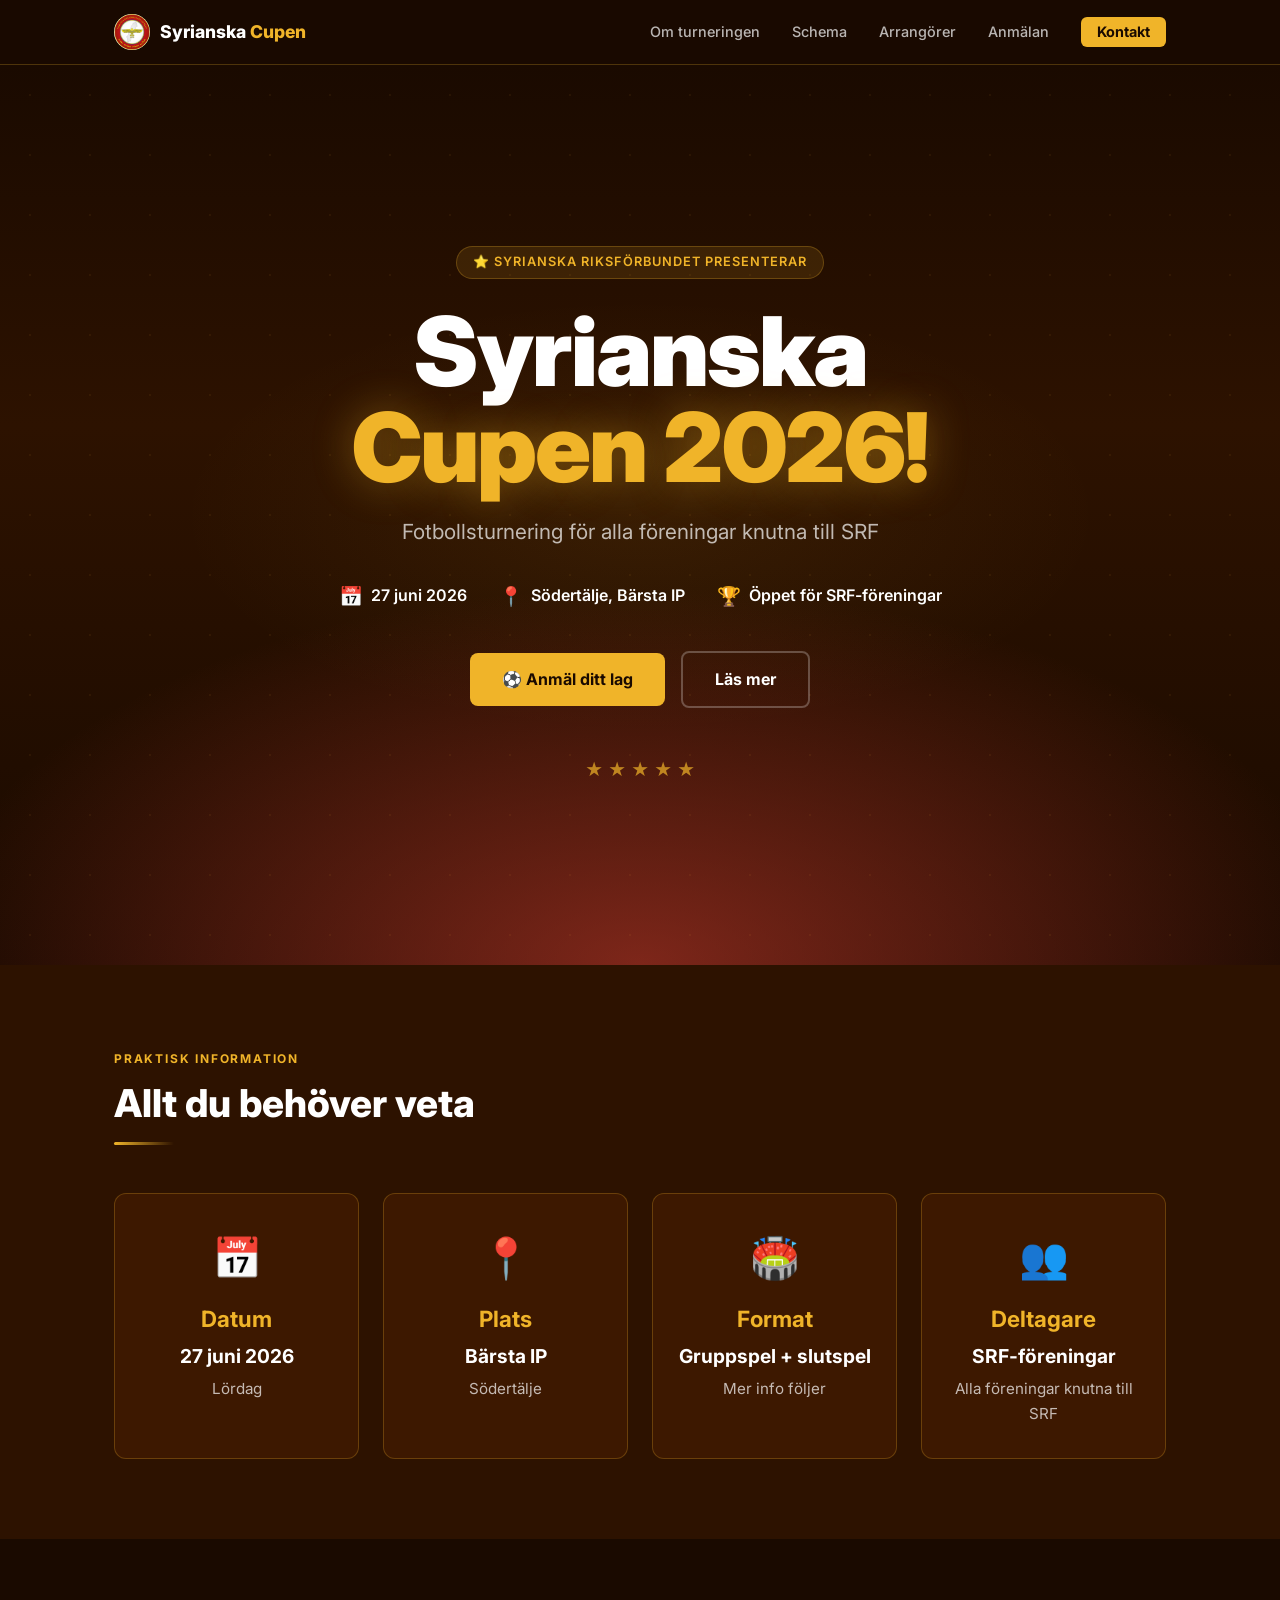
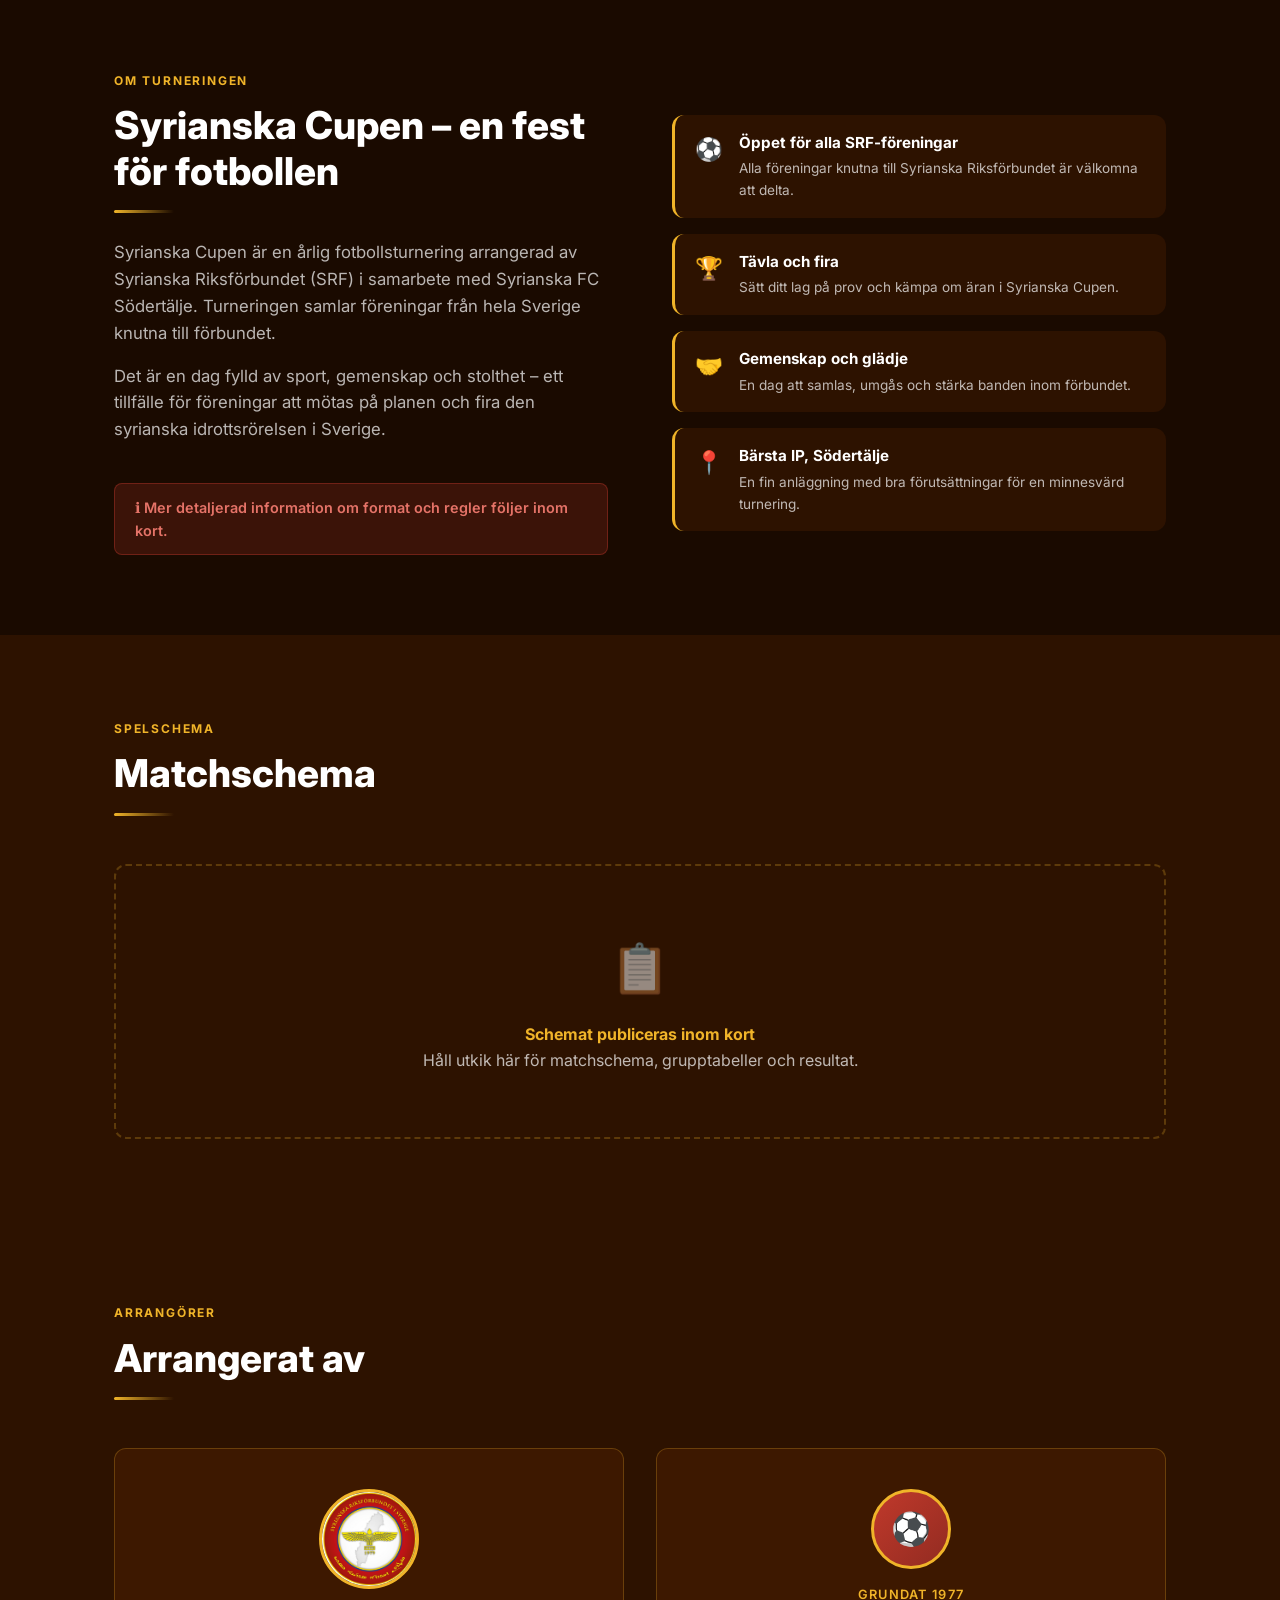
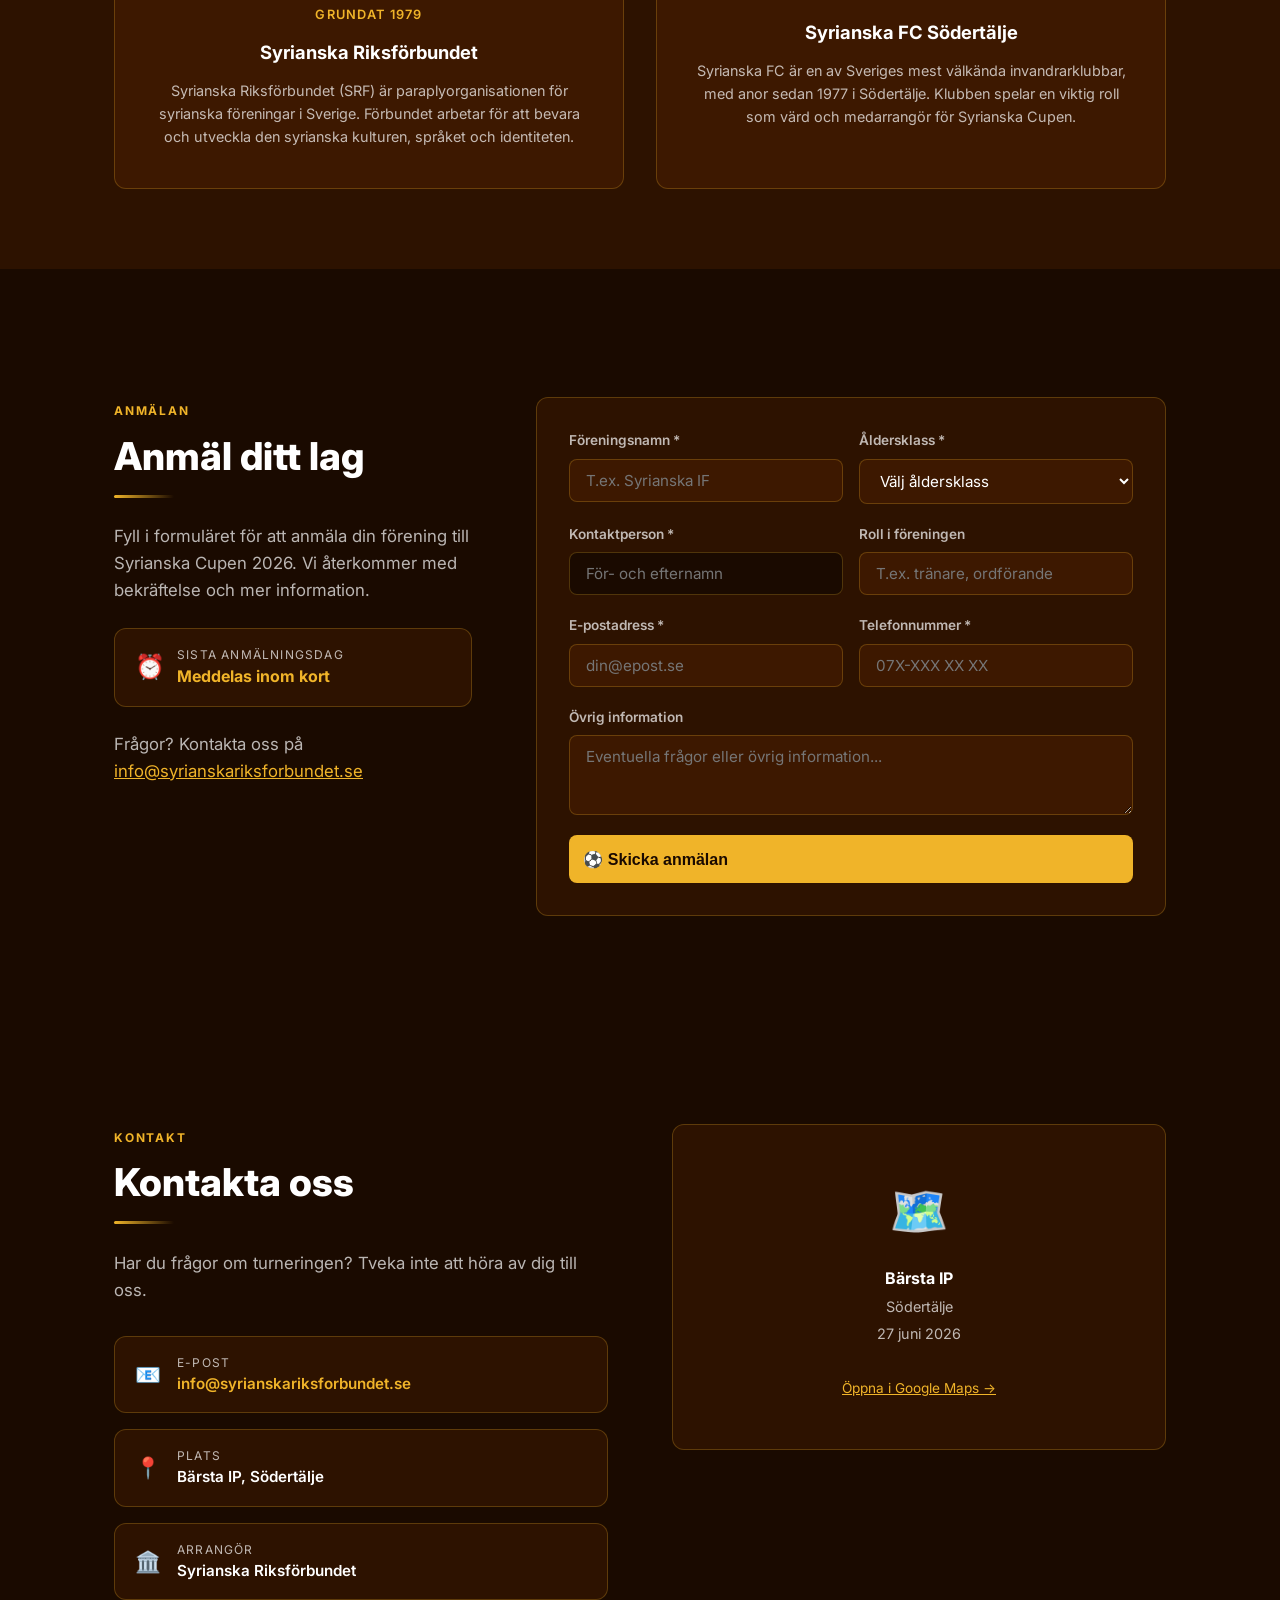
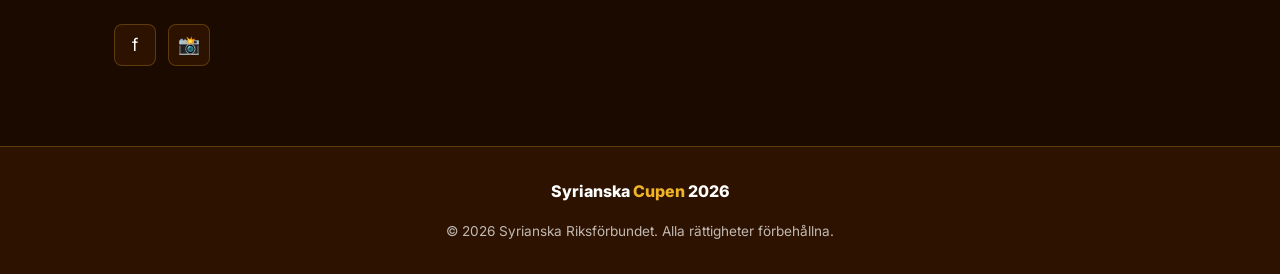
==== Projects/cupen/index.html @ b2c4037c "feat: add Syrianska Cupen 2026 static site Swedish-language football tournament site for Syrianska R" ====
<!DOCTYPE html>
<html lang="sv">
<head>
  <meta charset="UTF-8" />
  <meta name="viewport" content="width=device-width, initial-scale=1.0" />
  <title>Syrianska Cupen 2026 – Södertälje, Bärsta IP</title>
  <meta name="description" content="Syrianska Cupen 2026 – Fotbollsturnering för alla föreningar knutna till Syrianska Riksförbundet. 27 juni 2026, Södertälje, Bärsta IP." />
  <link rel="preconnect" href="https://fonts.googleapis.com" />
  <link rel="preconnect" href="https://fonts.gstatic.com" crossorigin />
  <link href="https://fonts.googleapis.com/css2?family=Inter:wght@400;500;600;700;800;900&display=swap" rel="stylesheet" />
  <link rel="stylesheet" href="styles.css" />
</head>
<body>

  <!-- ===== HEADER ===== -->
  <header class="site-header" role="banner">
    <div class="container header-inner">
      <a href="#" class="site-logo" aria-label="Syrianska Cupen – startsida">
        <img src="srf-logo.jpeg" alt="Syrianska Riksförbundet logotyp" class="logo-img" />
        <div class="logo-text">Syrianska <span>Cupen</span></div>
      </a>

      <nav role="navigation" aria-label="Huvudnavigation">
        <ul class="nav-links" id="navLinks">
          <li><a href="#om">Om turneringen</a></li>
          <li><a href="#schema">Schema</a></li>
          <li><a href="#arrangorer">Arrangörer</a></li>
          <li><a href="#anmalan">Anmälan</a></li>
          <li><a href="#kontakt" class="nav-cta">Kontakt</a></li>
        </ul>
      </nav>

      <button class="mobile-menu-btn" id="mobileMenuBtn" aria-label="Öppna meny" aria-expanded="false" aria-controls="navLinks">
        <span></span>
        <span></span>
        <span></span>
      </button>
    </div>
  </header>

  <!-- ===== HERO ===== -->
  <section class="hero" id="top">
    <div class="hero-bg" aria-hidden="true"></div>
    <div class="hero-content">
      <div class="hero-badge">
        ⭐ Syrianska Riksförbundet presenterar
      </div>

      <h1 class="hero-title">
        Syrianska
        <span class="year">Cupen 2026!</span>
      </h1>

      <p class="hero-subtitle">
        Fotbollsturnering för alla föreningar knutna till SRF
      </p>

      <div class="hero-meta">
        <div class="hero-meta-item">
          <span class="icon">📅</span>
          <span>27 juni 2026</span>
        </div>
        <div class="hero-meta-item">
          <span class="icon">📍</span>
          <span>Södertälje, Bärsta IP</span>
        </div>
        <div class="hero-meta-item">
          <span class="icon">🏆</span>
          <span>Öppet för SRF-föreningar</span>
        </div>
      </div>

      <div class="hero-actions">
        <a href="#anmalan" class="btn btn-primary">
          ⚽ Anmäl ditt lag
        </a>
        <a href="#om" class="btn btn-outline">
          Läs mer
        </a>
      </div>

      <div class="hero-stars" aria-hidden="true">★ ★ ★ ★ ★</div>
    </div>
  </section>

  <!-- ===== PRAKTISK INFO ===== -->
  <section id="info" aria-labelledby="info-heading">
    <div class="container">
      <span class="section-label">Praktisk information</span>
      <h2 id="info-heading">Allt du behöver veta</h2>
      <div class="gold-divider"></div>

      <div class="info-grid">
        <div class="info-card">
          <div class="info-card-icon">📅</div>
          <h3>Datum</h3>
          <p class="value">27 juni 2026</p>
          <p>Lördag</p>
        </div>
        <div class="info-card">
          <div class="info-card-icon">📍</div>
          <h3>Plats</h3>
          <p class="value">Bärsta IP</p>
          <p>Södertälje</p>
        </div>
        <div class="info-card">
          <div class="info-card-icon">🏟️</div>
          <h3>Format</h3>
          <p class="value">Gruppspel + slutspel</p>
          <p>Mer info följer</p>
        </div>
        <div class="info-card">
          <div class="info-card-icon">👥</div>
          <h3>Deltagare</h3>
          <p class="value">SRF-föreningar</p>
          <p>Alla föreningar knutna till SRF</p>
        </div>
      </div>
    </div>
  </section>

  <!-- ===== OM TURNERINGEN ===== -->
  <section id="om" aria-labelledby="om-heading">
    <div class="container">
      <div class="om-grid">
        <div class="om-text">
          <span class="section-label">Om turneringen</span>
          <h2 id="om-heading">Syrianska Cupen – en fest för fotbollen</h2>
          <div class="gold-divider"></div>
          <br />
          <p>
            Syrianska Cupen är en årlig fotbollsturnering arrangerad av Syrianska Riksförbundet (SRF)
            i samarbete med Syrianska FC Södertälje. Turneringen samlar föreningar från hela Sverige
            knutna till förbundet.
          </p>
          <p>
            Det är en dag fylld av sport, gemenskap och stolthet – ett tillfälle för föreningar att
            mötas på planen och fira den syrianska idrottsrörelsen i Sverige.
          </p>
          <div class="badge-mer-info">
            ℹ️ Mer detaljerad information om format och regler följer inom kort.
          </div>
        </div>

        <div class="om-features">
          <div class="feature-item">
            <div class="feature-icon">⚽</div>
            <div class="feature-text">
              <h4>Öppet för alla SRF-föreningar</h4>
              <p>Alla föreningar knutna till Syrianska Riksförbundet är välkomna att delta.</p>
            </div>
          </div>
          <div class="feature-item">
            <div class="feature-icon">🏆</div>
            <div class="feature-text">
              <h4>Tävla och fira</h4>
              <p>Sätt ditt lag på prov och kämpa om äran i Syrianska Cupen.</p>
            </div>
          </div>
          <div class="feature-item">
            <div class="feature-icon">🤝</div>
            <div class="feature-text">
              <h4>Gemenskap och glädje</h4>
              <p>En dag att samlas, umgås och stärka banden inom förbundet.</p>
            </div>
          </div>
          <div class="feature-item">
            <div class="feature-icon">📍</div>
            <div class="feature-text">
              <h4>Bärsta IP, Södertälje</h4>
              <p>En fin anläggning med bra förutsättningar för en minnesvärd turnering.</p>
            </div>
          </div>
        </div>
      </div>
    </div>
  </section>

  <!-- ===== SCHEMA ===== -->
  <section id="schema" aria-labelledby="schema-heading">
    <div class="container">
      <span class="section-label">Spelschema</span>
      <h2 id="schema-heading">Matchschema</h2>
      <div class="gold-divider"></div>

      <div class="schema-placeholder">
        <div class="icon">📋</div>
        <p><strong>Schemat publiceras inom kort</strong></p>
        <p>Håll utkik här för matchschema, grupptabeller och resultat.</p>
      </div>
    </div>
  </section>

  <!-- ===== ARRANGÖRER ===== -->
  <section id="arrangorer" aria-labelledby="arrangorer-heading">
    <div class="container">
      <span class="section-label">Arrangörer</span>
      <h2 id="arrangorer-heading">Arrangerat av</h2>
      <div class="gold-divider"></div>

      <div class="arrangorer-grid">
        <div class="arrangorer-card">
          <img src="srf-logo.jpeg" alt="Syrianska Riksförbundet logotyp" class="arrangorer-logo" />
          <div class="founded">Grundat 1979</div>
          <h3>Syrianska Riksförbundet</h3>
          <p>
            Syrianska Riksförbundet (SRF) är paraplyorganisationen för syrianska föreningar
            i Sverige. Förbundet arbetar för att bevara och utveckla den syrianska kulturen,
            språket och identiteten.
          </p>
        </div>

        <div class="arrangorer-card">
          <div class="arrangorer-emblem" aria-hidden="true">⚽</div>
          <div class="founded">Grundat 1977</div>
          <h3>Syrianska FC Södertälje</h3>
          <p>
            Syrianska FC är en av Sveriges mest välkända invandrarklubbar, med anor sedan 1977
            i Södertälje. Klubben spelar en viktig roll som värd och medarrangör för Syrianska Cupen.
          </p>
        </div>
      </div>
    </div>
  </section>

  <!-- ===== ANMÄLAN ===== -->
  <section id="anmalan" aria-labelledby="anmalan-heading">
    <div class="container">
      <div class="anmalan-wrapper">
        <div class="anmalan-info">
          <span class="section-label">Anmälan</span>
          <h2 id="anmalan-heading">Anmäl ditt lag</h2>
          <div class="gold-divider"></div>
          <br />
          <p>
            Fyll i formuläret för att anmäla din förening till Syrianska Cupen 2026.
            Vi återkommer med bekräftelse och mer information.
          </p>

          <div class="deadline-badge">
            <div class="dl-icon">⏰</div>
            <div>
              <div class="dl-label">Sista anmälningsdag</div>
              <div class="dl-date">Meddelas inom kort</div>
            </div>
          </div>

          <p class="contact-hint">
            Frågor? Kontakta oss på
            <a href="mailto:info@syrianskariksforbundet.se">info@syrianskariksforbundet.se</a>
          </p>
        </div>

        <div class="anmalan-form" id="anmalanFormWrapper">
          <form id="anmalanForm" novalidate>
            <div class="form-row">
              <div class="form-group" id="group-forening">
                <label for="forening">Föreningsnamn *</label>
                <input
                  type="text"
                  id="forening"
                  name="forening"
                  placeholder="T.ex. Syrianska IF"
                  autocomplete="organization"
                />
                <span class="error-msg" role="alert">Vänligen ange föreningens namn.</span>
              </div>
              <div class="form-group" id="group-aldersklass">
                <label for="aldersklass">Åldersklass *</label>
                <select id="aldersklass" name="aldersklass">
                  <option value="">Välj åldersklass</option>
                  <option value="herrar-senior">Herrar senior</option>
                  <option value="damer-senior">Damer senior</option>
                  <option value="pojkar-u17">Pojkar U17</option>
                  <option value="flickor-u17">Flickor U17</option>
                  <option value="pojkar-u15">Pojkar U15</option>
                  <option value="flickor-u15">Flickor U15</option>
                  <option value="pojkar-u13">Pojkar U13</option>
                  <option value="flickor-u13">Flickor U13</option>
                </select>
                <span class="error-msg" role="alert">Vänligen välj åldersklass.</span>
              </div>
            </div>

            <div class="form-row">
              <div class="form-group" id="group-kontakt">
                <label for="kontakt">Kontaktperson *</label>
                <input
                  type="text"
                  id="kontakt"
                  name="kontakt"
                  placeholder="För- och efternamn"
                  autocomplete="name"
                />
                <span class="error-msg" role="alert">Vänligen ange kontaktpersonens namn.</span>
              </div>
              <div class="form-group" id="group-roll">
                <label for="roll">Roll i föreningen</label>
                <input
                  type="text"
                  id="roll"
                  name="roll"
                  placeholder="T.ex. tränare, ordförande"
                />
              </div>
            </div>

            <div class="form-row">
              <div class="form-group" id="group-epost">
                <label for="epost">E-postadress *</label>
                <input
                  type="email"
                  id="epost"
                  name="epost"
                  placeholder="din@epost.se"
                  autocomplete="email"
                />
                <span class="error-msg" role="alert">Vänligen ange en giltig e-postadress.</span>
              </div>
              <div class="form-group" id="group-telefon">
                <label for="telefon">Telefonnummer *</label>
                <input
                  type="tel"
                  id="telefon"
                  name="telefon"
                  placeholder="07X-XXX XX XX"
                  autocomplete="tel"
                />
                <span class="error-msg" role="alert">Vänligen ange ett telefonnummer.</span>
              </div>
            </div>

            <div class="form-group" id="group-meddelande">
              <label for="meddelande">Övrig information</label>
              <textarea
                id="meddelande"
                name="meddelande"
                placeholder="Eventuella frågor eller övrig information..."
              ></textarea>
            </div>

            <button type="submit" class="btn btn-primary form-submit">
              ⚽ Skicka anmälan
            </button>
          </form>

          <div class="form-success" id="formSuccess" aria-live="polite">
            <div class="success-icon">🎉</div>
            <h3>Tack för din anmälan!</h3>
            <p>Vi har tagit emot din anmälan och återkommer med bekräftelse och mer information inom kort.</p>
          </div>
        </div>
      </div>
    </div>
  </section>

  <!-- ===== KONTAKT ===== -->
  <section id="kontakt" aria-labelledby="kontakt-heading">
    <div class="container">
      <div class="kontakt-grid">
        <div class="kontakt-info">
          <span class="section-label">Kontakt</span>
          <h2 id="kontakt-heading">Kontakta oss</h2>
          <div class="gold-divider"></div>
          <br />
          <p>Har du frågor om turneringen? Tveka inte att höra av dig till oss.</p>

          <div class="kontakt-items">
            <div class="kontakt-item">
              <span class="k-icon">📧</span>
              <div>
                <div class="k-label">E-post</div>
                <div class="k-value">
                  <a href="mailto:info@syrianskariksforbundet.se">info@syrianskariksforbundet.se</a>
                </div>
              </div>
            </div>
            <div class="kontakt-item">
              <span class="k-icon">📍</span>
              <div>
                <div class="k-label">Plats</div>
                <div class="k-value">Bärsta IP, Södertälje</div>
              </div>
            </div>
            <div class="kontakt-item">
              <span class="k-icon">🏛️</span>
              <div>
                <div class="k-label">Arrangör</div>
                <div class="k-value">Syrianska Riksförbundet</div>
              </div>
            </div>
          </div>

          <div class="social-links" aria-label="Följ oss på sociala medier">
            <a href="https://www.facebook.com/SyrianskaRiks" class="social-link" aria-label="Facebook" target="_blank" rel="noopener noreferrer">
              <span aria-hidden="true">f</span>
            </a>
            <a href="https://www.instagram.com/syrianskariksforbundet/" class="social-link" aria-label="Instagram" target="_blank" rel="noopener noreferrer">
              <span aria-hidden="true">📸</span>
            </a>
          </div>
        </div>

        <div class="map-placeholder" role="region" aria-label="Platsinformation">
          <div class="map-icon">🗺️</div>
          <h4>Bärsta IP</h4>
          <p>Södertälje</p>
          <p>27 juni 2026</p>
          <br />
          <a
            href="https://www.google.com/maps/search/Bärsta+IP+Södertälje"
            target="_blank"
            rel="noopener noreferrer"
          >
            Öppna i Google Maps →
          </a>
        </div>
      </div>
    </div>
  </section>

  <!-- ===== FOOTER ===== -->
  <footer class="site-footer" role="contentinfo">
    <div class="container footer-inner">
      <div class="footer-logo">Syrianska <span>Cupen</span> 2026</div>
      <p class="footer-copy">
        © 2026 Syrianska Riksförbundet. Alla rättigheter förbehållna.
      </p>
    </div>
  </footer>

  <script src="script.js"></script>
</body>
</html>
---- Projects/cupen/styles.css ----
/* ===== RESET & BASE ===== */
*, *::before, *::after { box-sizing: border-box; margin: 0; padding: 0; }

:root {
  --color-primary: #c0392b;
  --color-primary-dark: #922b21;
  --color-gold: #f0b429;
  --color-gold-light: #f9d77e;
  --color-dark: #1a0a00;
  --color-surface: #2d1200;
  --color-surface-2: #3d1800;
  --color-text: #ffffff;
  --color-text-muted: rgba(255,255,255,0.7);
  --color-border: rgba(240,180,41,0.25);
  --font: 'Inter', system-ui, -apple-system, sans-serif;
  --radius: 12px;
  --shadow: 0 4px 24px rgba(0,0,0,0.5);
  --transition: 0.2s ease;
  --max-width: 1100px;
}

html { scroll-behavior: smooth; }

body {
  font-family: var(--font);
  background: var(--color-dark);
  color: var(--color-text);
  line-height: 1.6;
  -webkit-font-smoothing: antialiased;
}

img { max-width: 100%; display: block; }
a { color: inherit; text-decoration: none; }

/* ===== TYPOGRAPHY ===== */
h1, h2, h3 { line-height: 1.2; }
h2 { font-size: clamp(1.6rem, 4vw, 2.4rem); font-weight: 800; }
h3 { font-size: clamp(1.1rem, 2.5vw, 1.4rem); font-weight: 700; }

.section-label {
  display: inline-block;
  font-size: 0.75rem;
  font-weight: 700;
  letter-spacing: 0.15em;
  text-transform: uppercase;
  color: var(--color-gold);
  margin-bottom: 0.75rem;
}

/* ===== LAYOUT ===== */
.container { max-width: var(--max-width); margin: 0 auto; padding: 0 1.5rem; }
section { padding: 5rem 0; }

/* ===== HEADER ===== */
.site-header {
  position: sticky;
  top: 0;
  z-index: 100;
  background: rgba(26,10,0,0.92);
  backdrop-filter: blur(12px);
  border-bottom: 1px solid var(--color-border);
}

.header-inner {
  display: flex;
  align-items: center;
  justify-content: space-between;
  gap: 1rem;
  height: 64px;
}

.site-logo {
  display: flex;
  align-items: center;
  gap: 0.6rem;
  font-weight: 800;
  font-size: 1.1rem;
}

.logo-icon {
  width: 36px;
  height: 36px;
  background: linear-gradient(135deg, var(--color-primary), var(--color-primary-dark));
  border-radius: 50%;
  display: flex;
  align-items: center;
  justify-content: center;
  font-size: 1.1rem;
}

.logo-text span { color: var(--color-gold); }

.logo-img {
  width: 36px;
  height: 36px;
  border-radius: 50%;
  object-fit: cover;
  flex-shrink: 0;
}

.nav-links {
  display: flex;
  align-items: center;
  gap: 2rem;
  list-style: none;
}

.nav-links a {
  font-size: 0.9rem;
  font-weight: 500;
  color: var(--color-text-muted);
  transition: color var(--transition);
}

.nav-links a:hover { color: var(--color-gold); }

.nav-cta {
  background: var(--color-gold);
  color: var(--color-dark) !important;
  padding: 0.4rem 1rem;
  border-radius: 6px;
  font-weight: 700 !important;
  transition: background var(--transition) !important;
}

.nav-cta:hover { background: var(--color-gold-light) !important; }

.mobile-menu-btn {
  display: none;
  flex-direction: column;
  gap: 5px;
  cursor: pointer;
  background: none;
  border: none;
  padding: 4px;
}

.mobile-menu-btn span {
  display: block;
  width: 24px;
  height: 2px;
  background: var(--color-text);
  border-radius: 2px;
  transition: all 0.3s ease;
}

.mobile-menu-btn.open span:nth-child(1) { transform: rotate(45deg) translate(5px, 5px); }
.mobile-menu-btn.open span:nth-child(2) { opacity: 0; }
.mobile-menu-btn.open span:nth-child(3) { transform: rotate(-45deg) translate(5px, -5px); }

/* ===== HERO ===== */
.hero {
  position: relative;
  min-height: 100svh;
  display: flex;
  align-items: center;
  justify-content: center;
  text-align: center;
  overflow: hidden;
  padding: 6rem 1.5rem;
}

.hero-bg {
  position: absolute;
  inset: 0;
  background:
    radial-gradient(ellipse 80% 60% at 50% 100%, rgba(192,57,43,0.6) 0%, transparent 70%),
    radial-gradient(ellipse 60% 40% at 50% 50%, rgba(240,180,41,0.08) 0%, transparent 60%),
    linear-gradient(180deg, #1a0a00 0%, #2d1200 40%, #1a0a00 100%);
  z-index: 0;
}

.hero-bg::after {
  content: '';
  position: absolute;
  inset: 0;
  background: url("data:image/svg+xml,%3Csvg width='60' height='60' viewBox='0 0 60 60' xmlns='http://www.w3.org/2000/svg'%3E%3Ccircle cx='30' cy='30' r='1' fill='%23f0b429' fill-opacity='0.08'/%3E%3C/svg%3E");
  z-index: 0;
}

.hero-content {
  position: relative;
  z-index: 1;
  max-width: 800px;
}

.hero-badge {
  display: inline-flex;
  align-items: center;
  gap: 0.5rem;
  background: rgba(240,180,41,0.12);
  border: 1px solid var(--color-border);
  border-radius: 99px;
  padding: 0.35rem 1rem;
  font-size: 0.8rem;
  font-weight: 600;
  color: var(--color-gold);
  letter-spacing: 0.08em;
  text-transform: uppercase;
  margin-bottom: 1.5rem;
}

.hero-title {
  font-size: clamp(2.8rem, 10vw, 6rem);
  font-weight: 900;
  line-height: 1;
  margin-bottom: 0.25rem;
  letter-spacing: -0.02em;
}

.hero-title .year {
  display: block;
  color: var(--color-gold);
  text-shadow: 0 0 40px rgba(240,180,41,0.4);
}

.hero-subtitle {
  font-size: clamp(1rem, 2.5vw, 1.3rem);
  color: var(--color-text-muted);
  margin: 1.25rem auto 2rem;
  max-width: 520px;
}

.hero-meta {
  display: flex;
  align-items: center;
  justify-content: center;
  gap: 2rem;
  margin-bottom: 2.5rem;
  flex-wrap: wrap;
}

.hero-meta-item {
  display: flex;
  align-items: center;
  gap: 0.5rem;
  font-size: 1rem;
  font-weight: 600;
}

.hero-meta-item .icon { font-size: 1.2rem; }

.hero-actions {
  display: flex;
  align-items: center;
  justify-content: center;
  gap: 1rem;
  flex-wrap: wrap;
}

.btn {
  display: inline-flex;
  align-items: center;
  gap: 0.5rem;
  padding: 0.85rem 2rem;
  border-radius: 8px;
  font-weight: 700;
  font-size: 1rem;
  cursor: pointer;
  border: none;
  transition: all var(--transition);
  text-decoration: none;
}

.btn-primary {
  background: var(--color-gold);
  color: var(--color-dark);
}

.btn-primary:hover {
  background: var(--color-gold-light);
  transform: translateY(-1px);
  box-shadow: 0 8px 24px rgba(240,180,41,0.3);
}

.btn-outline {
  background: transparent;
  color: var(--color-text);
  border: 2px solid rgba(255,255,255,0.25);
}

.btn-outline:hover {
  border-color: var(--color-gold);
  color: var(--color-gold);
}

.hero-stars {
  display: flex;
  align-items: center;
  justify-content: center;
  gap: 4px;
  margin-top: 3rem;
  color: var(--color-gold);
  font-size: 1.1rem;
  opacity: 0.7;
}

/* ===== INFO CARDS ===== */
#info { background: var(--color-surface); }

.info-grid {
  display: grid;
  grid-template-columns: repeat(auto-fit, minmax(240px, 1fr));
  gap: 1.5rem;
  margin-top: 3rem;
}

.info-card {
  background: var(--color-surface-2);
  border: 1px solid var(--color-border);
  border-radius: var(--radius);
  padding: 2rem 1.5rem;
  text-align: center;
  transition: transform var(--transition), border-color var(--transition);
}

.info-card:hover {
  transform: translateY(-3px);
  border-color: rgba(240,180,41,0.5);
}

.info-card-icon {
  font-size: 2.5rem;
  margin-bottom: 1rem;
}

.info-card h3 {
  color: var(--color-gold);
  margin-bottom: 0.5rem;
}

.info-card p {
  color: var(--color-text-muted);
  font-size: 0.95rem;
}

.info-card .value {
  font-size: 1.2rem;
  font-weight: 700;
  color: var(--color-text);
  margin: 0.35rem 0;
}

/* ===== OM TURNERINGEN ===== */
#om { background: var(--color-dark); }

.om-grid {
  display: grid;
  grid-template-columns: 1fr 1fr;
  gap: 4rem;
  align-items: center;
  margin-top: 3rem;
}

.om-text p {
  color: var(--color-text-muted);
  margin-bottom: 1rem;
  font-size: 1.05rem;
}

.om-features {
  display: flex;
  flex-direction: column;
  gap: 1rem;
  margin-top: 1.5rem;
}

.feature-item {
  display: flex;
  align-items: flex-start;
  gap: 1rem;
  padding: 1rem 1.25rem;
  background: var(--color-surface);
  border-radius: var(--radius);
  border-left: 3px solid var(--color-gold);
}

.feature-icon { font-size: 1.4rem; flex-shrink: 0; }

.feature-text h4 { font-size: 0.95rem; margin-bottom: 0.2rem; }
.feature-text p { font-size: 0.85rem; color: var(--color-text-muted); }

.badge-mer-info {
  display: inline-flex;
  align-items: center;
  gap: 0.5rem;
  background: rgba(192,57,43,0.2);
  border: 1px solid rgba(192,57,43,0.4);
  border-radius: 8px;
  padding: 0.75rem 1.25rem;
  font-size: 0.9rem;
  font-weight: 600;
  color: #e57368;
  margin-top: 1.5rem;
}

/* ===== SCHEMA ===== */
#schema { background: var(--color-surface); }

.schema-placeholder {
  margin-top: 3rem;
  border: 2px dashed var(--color-border);
  border-radius: var(--radius);
  padding: 4rem 2rem;
  text-align: center;
}

.schema-placeholder .icon { font-size: 3rem; margin-bottom: 1rem; opacity: 0.5; }
.schema-placeholder p { color: var(--color-text-muted); font-size: 1rem; }
.schema-placeholder strong { color: var(--color-gold); }

/* ===== ANMÄLAN ===== */
#anmalan { background: var(--color-dark); }

.anmalan-wrapper {
  display: grid;
  grid-template-columns: 1fr 1.5fr;
  gap: 4rem;
  align-items: start;
  margin-top: 3rem;
}

.anmalan-info p {
  color: var(--color-text-muted);
  margin-bottom: 1.5rem;
  font-size: 1.05rem;
}

.deadline-badge {
  display: flex;
  align-items: center;
  gap: 0.75rem;
  background: var(--color-surface);
  border: 1px solid var(--color-border);
  border-radius: var(--radius);
  padding: 1rem 1.25rem;
  margin-bottom: 1.5rem;
}

.deadline-badge .dl-icon { font-size: 1.5rem; }
.deadline-badge .dl-label { font-size: 0.75rem; color: var(--color-text-muted); text-transform: uppercase; letter-spacing: 0.1em; }
.deadline-badge .dl-date { font-weight: 700; color: var(--color-gold); }

.contact-hint {
  font-size: 0.85rem;
  color: var(--color-text-muted);
  margin-top: 1rem;
}

.contact-hint a { color: var(--color-gold); text-decoration: underline; }

/* FORM */
.anmalan-form {
  background: var(--color-surface);
  border: 1px solid var(--color-border);
  border-radius: var(--radius);
  padding: 2rem;
}

.form-row {
  display: grid;
  grid-template-columns: 1fr 1fr;
  gap: 1rem;
}

.form-group {
  display: flex;
  flex-direction: column;
  gap: 0.4rem;
  margin-bottom: 1.25rem;
}

.form-group label {
  font-size: 0.85rem;
  font-weight: 600;
  color: var(--color-text-muted);
}

.form-group input,
.form-group select,
.form-group textarea {
  background: var(--color-surface-2);
  border: 1px solid var(--color-border);
  border-radius: 8px;
  padding: 0.7rem 1rem;
  color: var(--color-text);
  font-family: var(--font);
  font-size: 0.95rem;
  transition: border-color var(--transition);
  outline: none;
}

.form-group input:focus,
.form-group select:focus,
.form-group textarea:focus {
  border-color: var(--color-gold);
}

.form-group input.error,
.form-group select.error { border-color: #e57368; }

.form-group .error-msg {
  font-size: 0.8rem;
  color: #e57368;
  display: none;
}

.form-group.has-error .error-msg { display: block; }

.form-group select option { background: var(--color-surface); }
.form-group textarea { resize: vertical; min-height: 80px; }

.form-submit {
  width: 100%;
  padding: 0.9rem;
  font-size: 1rem;
}

.form-success {
  display: none;
  text-align: center;
  padding: 2rem;
}

.form-success .success-icon { font-size: 3rem; margin-bottom: 1rem; }
.form-success h3 { color: var(--color-gold); margin-bottom: 0.5rem; }
.form-success p { color: var(--color-text-muted); font-size: 0.95rem; }

/* ===== ARRANGÖRER ===== */
#arrangorer { background: var(--color-surface); }

.arrangorer-grid {
  display: grid;
  grid-template-columns: 1fr 1fr;
  gap: 2rem;
  margin-top: 3rem;
}

.arrangorer-card {
  background: var(--color-surface-2);
  border: 1px solid var(--color-border);
  border-radius: var(--radius);
  padding: 2.5rem 2rem;
  text-align: center;
  display: flex;
  flex-direction: column;
  align-items: center;
  gap: 1rem;
  transition: border-color var(--transition);
}

.arrangorer-card:hover { border-color: rgba(240,180,41,0.5); }

.arrangorer-emblem {
  width: 80px;
  height: 80px;
  border-radius: 50%;
  background: linear-gradient(135deg, var(--color-primary), var(--color-primary-dark));
  border: 3px solid var(--color-gold);
  display: flex;
  align-items: center;
  justify-content: center;
  font-size: 2rem;
}

.arrangorer-logo {
  width: 100px;
  height: 100px;
  border-radius: 50%;
  object-fit: cover;
  border: 3px solid var(--color-gold);
}

.arrangorer-card h3 { font-size: 1.15rem; }
.arrangorer-card .founded { font-size: 0.8rem; color: var(--color-gold); font-weight: 600; letter-spacing: 0.1em; text-transform: uppercase; }
.arrangorer-card p { color: var(--color-text-muted); font-size: 0.9rem; }

/* ===== KONTAKT ===== */
#kontakt { background: var(--color-dark); }

.kontakt-grid {
  display: grid;
  grid-template-columns: 1fr 1fr;
  gap: 4rem;
  margin-top: 3rem;
  align-items: start;
}

.kontakt-info p {
  color: var(--color-text-muted);
  margin-bottom: 2rem;
  font-size: 1.05rem;
}

.kontakt-items { display: flex; flex-direction: column; gap: 1rem; }

.kontakt-item {
  display: flex;
  align-items: center;
  gap: 1rem;
  padding: 1rem 1.25rem;
  background: var(--color-surface);
  border-radius: var(--radius);
  border: 1px solid var(--color-border);
  font-size: 0.95rem;
}

.kontakt-item .k-icon { font-size: 1.3rem; flex-shrink: 0; }
.kontakt-item .k-label { font-size: 0.75rem; color: var(--color-text-muted); text-transform: uppercase; letter-spacing: 0.1em; }
.kontakt-item .k-value { font-weight: 600; }
.kontakt-item .k-value a { color: var(--color-gold); }
.kontakt-item .k-value a:hover { text-decoration: underline; }

.social-links {
  display: flex;
  gap: 0.75rem;
  margin-top: 1.5rem;
}

.social-link {
  display: flex;
  align-items: center;
  justify-content: center;
  width: 42px;
  height: 42px;
  background: var(--color-surface);
  border: 1px solid var(--color-border);
  border-radius: 8px;
  font-size: 1.1rem;
  transition: all var(--transition);
  text-decoration: none;
}

.social-link:hover {
  border-color: var(--color-gold);
  background: rgba(240,180,41,0.1);
}

.map-placeholder {
  background: var(--color-surface);
  border: 1px solid var(--color-border);
  border-radius: var(--radius);
  padding: 3rem 2rem;
  text-align: center;
}

.map-placeholder .map-icon { font-size: 3rem; margin-bottom: 1rem; }
.map-placeholder h4 { margin-bottom: 0.25rem; }
.map-placeholder p { color: var(--color-text-muted); font-size: 0.9rem; margin-bottom: 0.25rem; }
.map-placeholder a { color: var(--color-gold); font-size: 0.85rem; text-decoration: underline; }

/* ===== FOOTER ===== */
.site-footer {
  background: var(--color-surface);
  border-top: 1px solid var(--color-border);
  padding: 2rem 0;
  text-align: center;
}

.footer-inner {
  display: flex;
  flex-direction: column;
  align-items: center;
  gap: 1rem;
}

.footer-logo { font-weight: 800; font-size: 1rem; }
.footer-logo span { color: var(--color-gold); }

.footer-copy { font-size: 0.85rem; color: var(--color-text-muted); }

/* ===== DIVIDER ===== */
.gold-divider {
  width: 60px;
  height: 3px;
  background: linear-gradient(90deg, var(--color-gold), transparent);
  border-radius: 2px;
  margin: 1rem 0 0;
}

/* ===== RESPONSIVE ===== */
@media (max-width: 768px) {
  .nav-links { display: none; flex-direction: column; gap: 0; }
  .nav-links.open {
    display: flex;
    position: absolute;
    top: 64px;
    left: 0;
    right: 0;
    background: rgba(26,10,0,0.97);
    border-bottom: 1px solid var(--color-border);
    padding: 1rem 0;
  }
  .nav-links.open li { width: 100%; }
  .nav-links.open a { display: block; padding: 0.75rem 1.5rem; }
  .nav-links.open .nav-cta { margin: 0.5rem 1.5rem; display: block; text-align: center; border-radius: 8px; }
  .mobile-menu-btn { display: flex; }
  .site-header { position: relative; }
  .nav-links.open { position: relative; top: 0; }

  section { padding: 3.5rem 0; }

  .om-grid,
  .anmalan-wrapper,
  .arrangorer-grid,
  .kontakt-grid { grid-template-columns: 1fr; gap: 2rem; }

  .form-row { grid-template-columns: 1fr; }

  .hero-meta { gap: 1rem; }
  .hero-actions { flex-direction: column; align-items: stretch; }
  .hero-actions .btn { justify-content: center; }
}
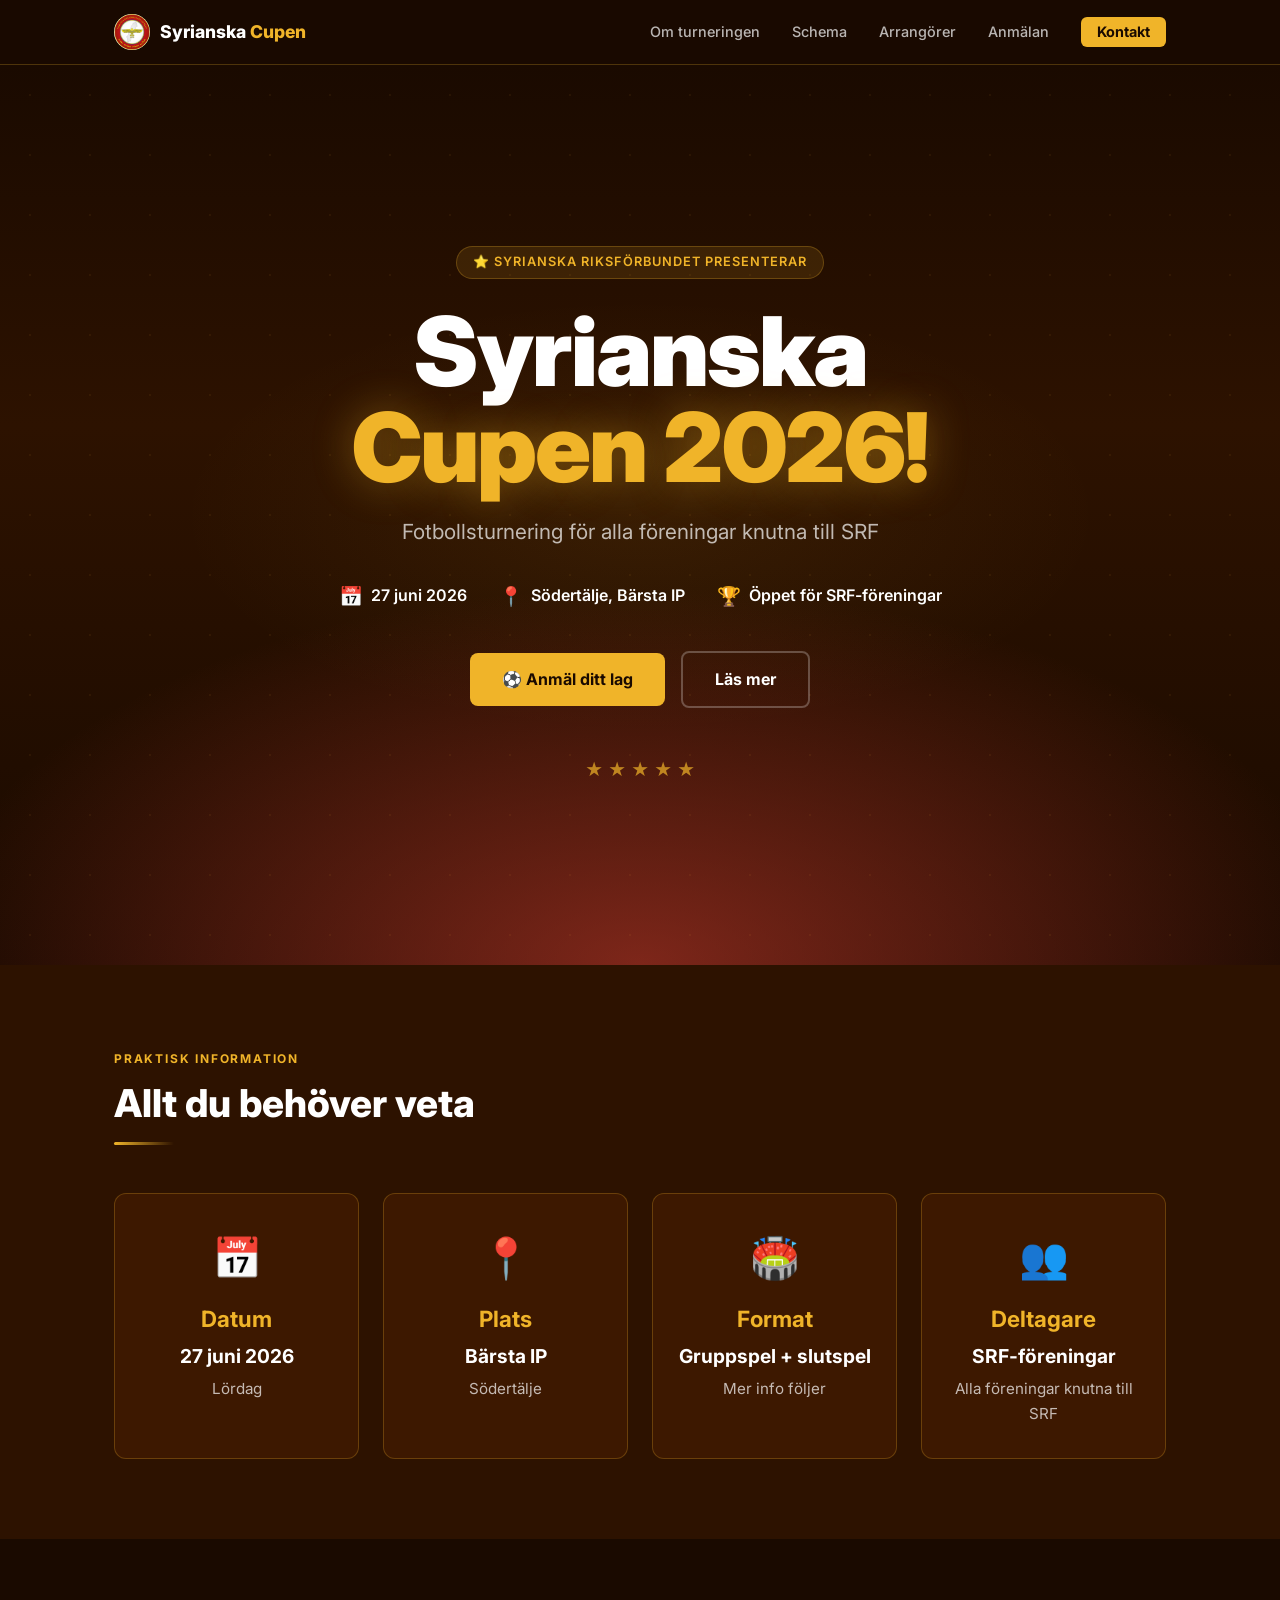
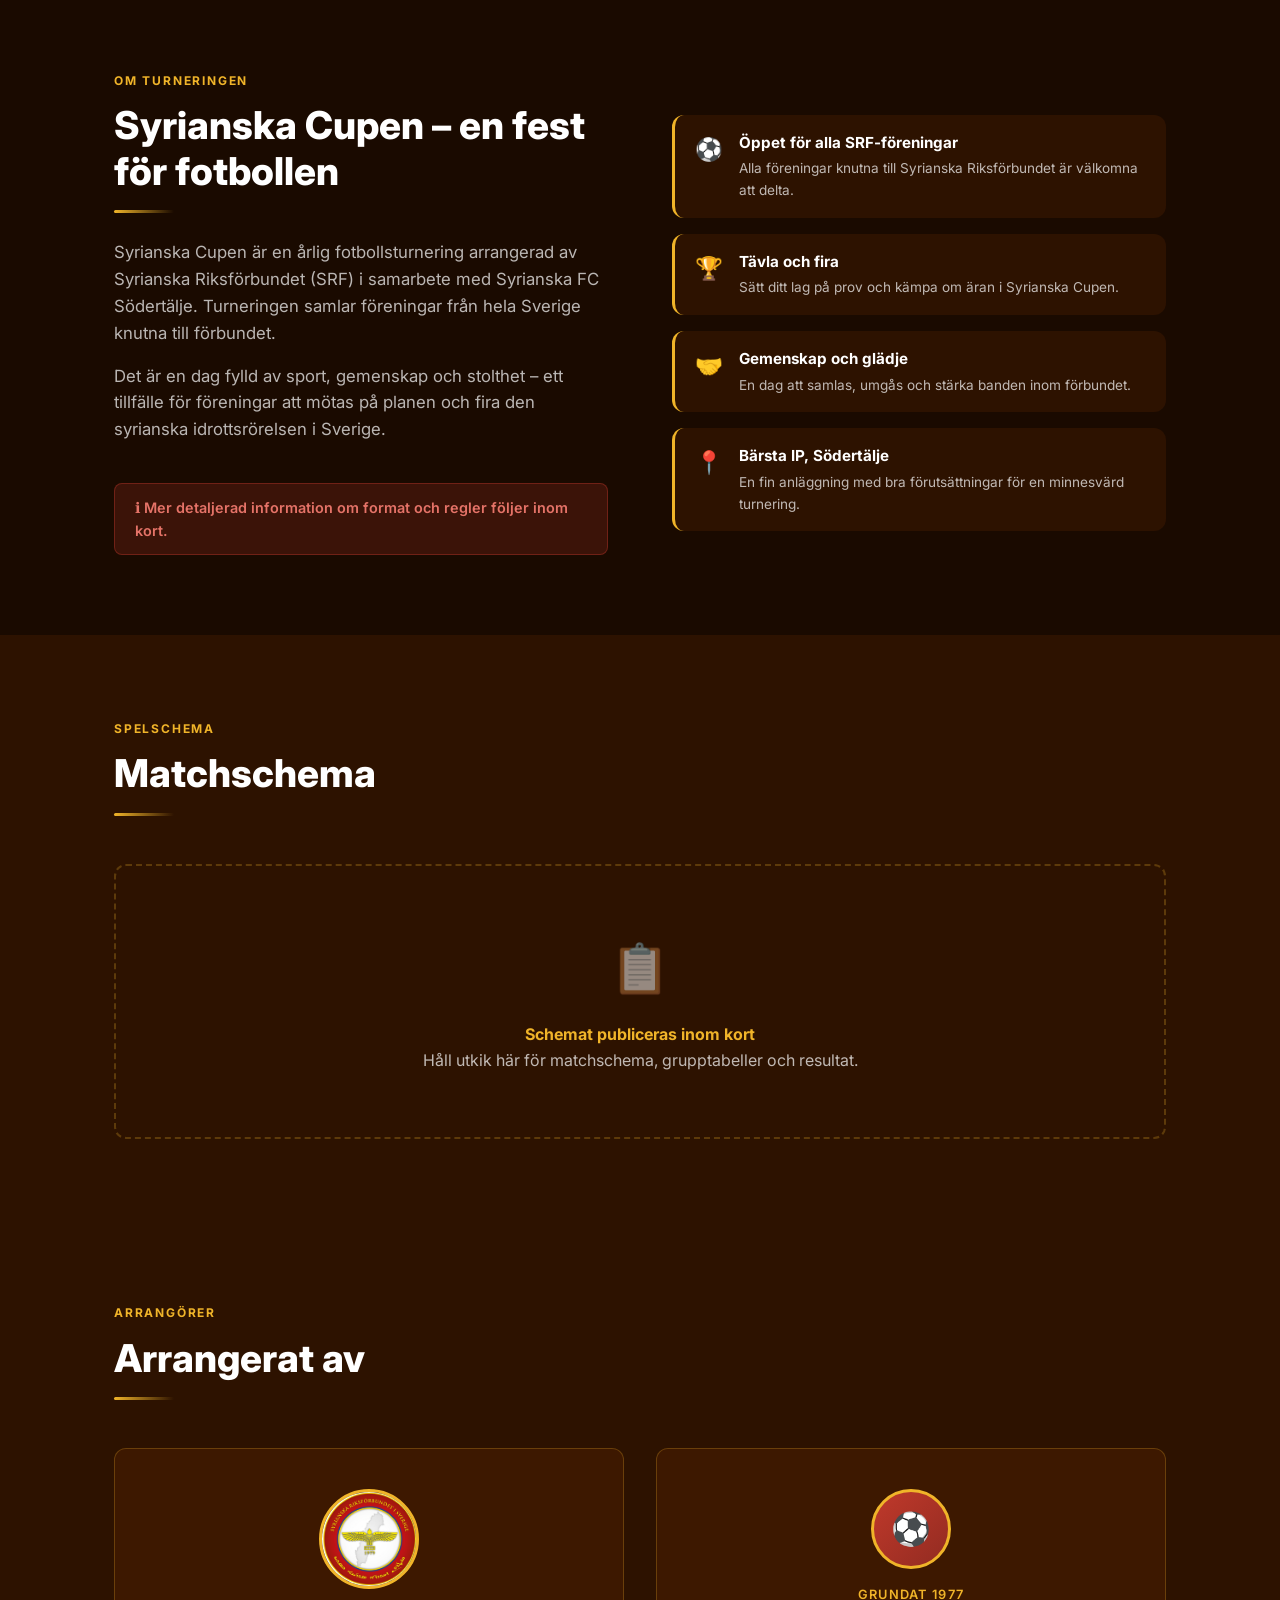
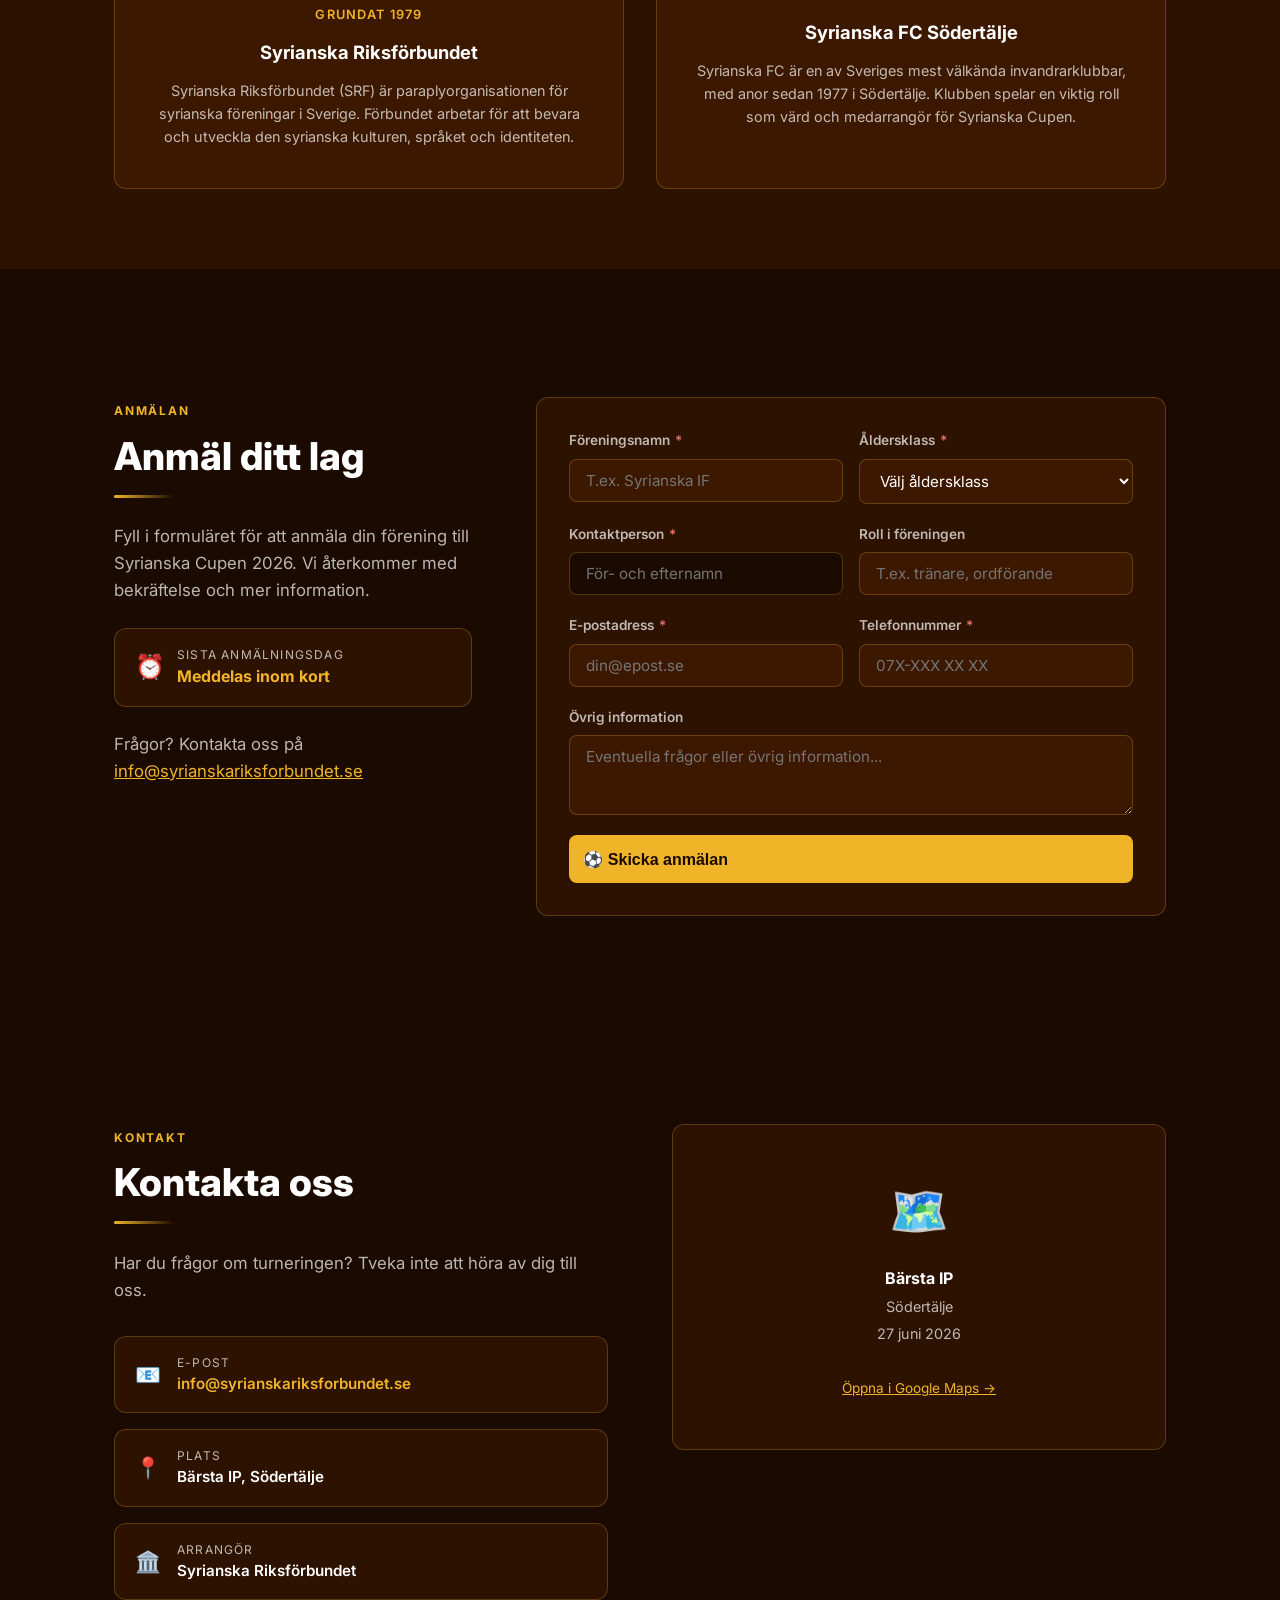
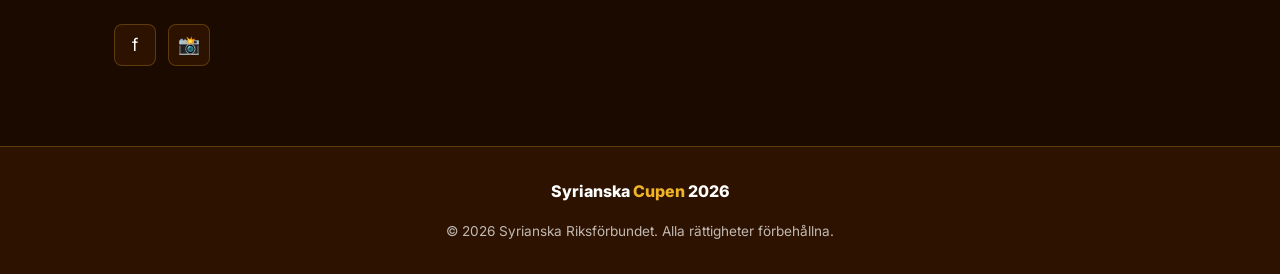
==== commit 9ebd1e79: "audit: correctifs 360° accessibilité, SEO, performance, CSS - WCAG: skip-to-content, <main>, focus-v" ====
--- a/Projects/cupen/index.html
+++ b/Projects/cupen/index.html
@@ -5,12 +5,71 @@
   <meta name="viewport" content="width=device-width, initial-scale=1.0" />
   <title>Syrianska Cupen 2026 – Södertälje, Bärsta IP</title>
   <meta name="description" content="Syrianska Cupen 2026 – Fotbollsturnering för alla föreningar knutna till Syrianska Riksförbundet. 27 juni 2026, Södertälje, Bärsta IP." />
+
+  <!-- Canonical & hreflang -->
+  <link rel="canonical" href="https://cupen.vercel.app/" />
+  <link rel="alternate" hreflang="sv" href="https://cupen.vercel.app/" />
+  <link rel="alternate" hreflang="x-default" href="https://cupen.vercel.app/" />
+
+  <!-- Open Graph -->
+  <meta property="og:title" content="Syrianska Cupen 2026 – Södertälje, Bärsta IP" />
+  <meta property="og:description" content="Fotbollsturnering för alla föreningar knutna till Syrianska Riksförbundet. 27 juni 2026, Södertälje, Bärsta IP." />
+  <meta property="og:image" content="https://cupen.vercel.app/srf-logo.jpeg" />
+  <meta property="og:url" content="https://cupen.vercel.app/" />
+  <meta property="og:type" content="website" />
+  <meta property="og:locale" content="sv_SE" />
+  <meta property="og:site_name" content="Syrianska Cupen" />
+
+  <!-- Twitter Card -->
+  <meta name="twitter:card" content="summary_large_image" />
+  <meta name="twitter:title" content="Syrianska Cupen 2026" />
+  <meta name="twitter:description" content="Fotbollsturnering för SRF-föreningar. 27 juni 2026, Södertälje, Bärsta IP." />
+  <meta name="twitter:image" content="https://cupen.vercel.app/srf-logo.jpeg" />
+
+  <!-- Favicon & theme -->
+  <link rel="icon" type="image/jpeg" href="srf-logo.jpeg" />
+  <meta name="theme-color" content="#f0b429" />
+
+  <!-- JSON-LD Event Schema -->
+  <script type="application/ld+json">
+  {
+    "@context": "https://schema.org",
+    "@type": "SportsEvent",
+    "name": "Syrianska Cupen 2026",
+    "description": "Fotbollsturnering arrangerad av Syrianska Riksförbundet för alla föreningar knutna till SRF.",
+    "startDate": "2026-06-27",
+    "endDate": "2026-06-27",
+    "eventStatus": "https://schema.org/EventScheduled",
+    "location": {
+      "@type": "Place",
+      "name": "Bärsta IP",
+      "address": {
+        "@type": "PostalAddress",
+        "addressLocality": "Södertälje",
+        "addressCountry": "SE"
+      }
+    },
+    "organizer": {
+      "@type": "Organization",
+      "name": "Syrianska Riksförbundet",
+      "url": "https://www.facebook.com/SyrianskaRiks"
+    },
+    "image": "https://cupen.vercel.app/srf-logo.jpeg",
+    "url": "https://cupen.vercel.app/"
+  }
+  </script>
+
+  <!-- Fonts -->
+  <link rel="dns-prefetch" href="https://fonts.googleapis.com" />
+  <link rel="dns-prefetch" href="https://fonts.gstatic.com" />
   <link rel="preconnect" href="https://fonts.googleapis.com" />
   <link rel="preconnect" href="https://fonts.gstatic.com" crossorigin />
   <link href="https://fonts.googleapis.com/css2?family=Inter:wght@400;500;600;700;800;900&display=swap" rel="stylesheet" />
+
   <link rel="stylesheet" href="styles.css" />
 </head>
 <body>
+  <a href="#main-content" class="skip-to-content">Hoppa till huvudinnehåll</a>
 
   <!-- ===== HEADER ===== -->
   <header class="site-header" role="banner">
@@ -30,13 +89,15 @@
         </ul>
       </nav>
 
-      <button class="mobile-menu-btn" id="mobileMenuBtn" aria-label="Öppna meny" aria-expanded="false" aria-controls="navLinks">
+      <button type="button" class="mobile-menu-btn" id="mobileMenuBtn" aria-label="Öppna meny" aria-expanded="false" aria-controls="navLinks">
         <span></span>
         <span></span>
         <span></span>
       </button>
     </div>
   </header>
+
+  <main id="main-content">
 
   <!-- ===== HERO ===== -->
   <section class="hero" id="top">
@@ -255,7 +316,7 @@
           <form id="anmalanForm" novalidate>
             <div class="form-row">
               <div class="form-group" id="group-forening">
-                <label for="forening">Föreningsnamn *</label>
+                <label for="forening">Föreningsnamn <span class="req" aria-hidden="true">*</span></label>
                 <input
                   type="text"
                   id="forening"
@@ -266,7 +327,7 @@
                 <span class="error-msg" role="alert">Vänligen ange föreningens namn.</span>
               </div>
               <div class="form-group" id="group-aldersklass">
-                <label for="aldersklass">Åldersklass *</label>
+                <label for="aldersklass">Åldersklass <span class="req" aria-hidden="true">*</span></label>
                 <select id="aldersklass" name="aldersklass">
                   <option value="">Välj åldersklass</option>
                   <option value="herrar-senior">Herrar senior</option>
@@ -284,7 +345,7 @@
 
             <div class="form-row">
               <div class="form-group" id="group-kontakt">
-                <label for="kontakt">Kontaktperson *</label>
+                <label for="kontakt">Kontaktperson <span class="req" aria-hidden="true">*</span></label>
                 <input
                   type="text"
                   id="kontakt"
@@ -307,7 +368,7 @@
 
             <div class="form-row">
               <div class="form-group" id="group-epost">
-                <label for="epost">E-postadress *</label>
+                <label for="epost">E-postadress <span class="req" aria-hidden="true">*</span></label>
                 <input
                   type="email"
                   id="epost"
@@ -318,7 +379,7 @@
                 <span class="error-msg" role="alert">Vänligen ange en giltig e-postadress.</span>
               </div>
               <div class="form-group" id="group-telefon">
-                <label for="telefon">Telefonnummer *</label>
+                <label for="telefon">Telefonnummer <span class="req" aria-hidden="true">*</span></label>
                 <input
                   type="tel"
                   id="telefon"
@@ -419,6 +480,8 @@
     </div>
   </section>
 
+  </main><!-- /#main-content -->
+
   <!-- ===== FOOTER ===== -->
   <footer class="site-footer" role="contentinfo">
     <div class="container footer-inner">
@@ -429,6 +492,6 @@
     </div>
   </footer>
 
-  <script src="script.js"></script>
+  <script src="script.js" defer></script>
 </body>
 </html>
--- a/Projects/cupen/styles.css
+++ b/Projects/cupen/styles.css
@@ -2,6 +2,7 @@
 *, *::before, *::after { box-sizing: border-box; margin: 0; padding: 0; }
 
 :root {
+  /* Core palette */
   --color-primary: #c0392b;
   --color-primary-dark: #922b21;
   --color-gold: #f0b429;
@@ -12,14 +13,69 @@
   --color-text: #ffffff;
   --color-text-muted: rgba(255,255,255,0.7);
   --color-border: rgba(240,180,41,0.25);
+  --color-error: #e57368;
+  --color-error-bg: rgba(192,57,43,0.2);
+  --color-error-border: rgba(192,57,43,0.4);
+
+  /* Gold opacity scale */
+  --gold-10: rgba(240,180,41,0.1);
+  --gold-12: rgba(240,180,41,0.12);
+  --gold-30: rgba(240,180,41,0.3);
+  --gold-40: rgba(240,180,41,0.4);
+  --gold-50: rgba(240,180,41,0.5);
+
+  /* Overlays */
+  --overlay-header: rgba(26,10,0,0.92);
+  --overlay-mobile: rgba(26,10,0,0.97);
+
+  /* Layout */
   --font: 'Inter', system-ui, -apple-system, sans-serif;
   --radius: 12px;
   --shadow: 0 4px 24px rgba(0,0,0,0.5);
   --transition: 0.2s ease;
+  --transition-menu: 0.3s ease;
   --max-width: 1100px;
+  --header-height: 64px;
+  --z-header: 100;
+  --z-dropdown: 101;
 }
 
 html { scroll-behavior: smooth; }
+
+/* ===== SKIP TO CONTENT ===== */
+.skip-to-content {
+  position: absolute;
+  top: -9999px;
+  left: -9999px;
+  z-index: 9999;
+  background: var(--color-gold);
+  color: var(--color-dark);
+  padding: 0.75rem 1.5rem;
+  font-weight: 700;
+  border-radius: 0 0 var(--radius) var(--radius);
+  text-decoration: none;
+}
+.skip-to-content:focus {
+  top: 0;
+  left: 50%;
+  transform: translateX(-50%);
+}
+
+/* ===== FOCUS VISIBLE (WCAG 2.4.7) ===== */
+a:focus-visible,
+button:focus-visible,
+input:focus-visible,
+select:focus-visible,
+textarea:focus-visible {
+  outline: 2px solid var(--color-gold);
+  outline-offset: 3px;
+}
+
+/* ===== REQUIRED FIELD ASTERISK ===== */
+label .req {
+  color: var(--color-error);
+  margin-left: 2px;
+}
 
 body {
   font-family: var(--font);
@@ -55,18 +111,23 @@
 .site-header {
   position: sticky;
   top: 0;
-  z-index: 100;
-  background: rgba(26,10,0,0.92);
+  z-index: var(--z-header);
+  background: var(--overlay-header);
+  -webkit-backdrop-filter: blur(12px);
   backdrop-filter: blur(12px);
   border-bottom: 1px solid var(--color-border);
 }
 
+@supports (backdrop-filter: blur(12px)) {
+  .site-header { background: var(--overlay-header); }
+}
+
 .header-inner {
   display: flex;
   align-items: center;
   justify-content: space-between;
   gap: 1rem;
-  height: 64px;
+  height: var(--header-height);
 }
 
 .site-logo {
@@ -151,6 +212,7 @@
 /* ===== HERO ===== */
 .hero {
   position: relative;
+  min-height: 100vh;
   min-height: 100svh;
   display: flex;
   align-items: center;
@@ -188,7 +250,7 @@
   display: inline-flex;
   align-items: center;
   gap: 0.5rem;
-  background: rgba(240,180,41,0.12);
+  background: var(--gold-12);
   border: 1px solid var(--color-border);
   border-radius: 99px;
   padding: 0.35rem 1rem;
@@ -270,7 +332,7 @@
 .btn-primary:hover {
   background: var(--color-gold-light);
   transform: translateY(-1px);
-  box-shadow: 0 8px 24px rgba(240,180,41,0.3);
+  box-shadow: 0 8px 24px var(--gold-30);
 }
 
 .btn-outline {
@@ -384,13 +446,13 @@
   display: inline-flex;
   align-items: center;
   gap: 0.5rem;
-  background: rgba(192,57,43,0.2);
-  border: 1px solid rgba(192,57,43,0.4);
+  background: var(--color-error-bg);
+  border: 1px solid var(--color-error-border);
   border-radius: 8px;
   padding: 0.75rem 1.25rem;
   font-size: 0.9rem;
   font-weight: 600;
-  color: #e57368;
+  color: var(--color-error);
   margin-top: 1.5rem;
 }
 
@@ -497,11 +559,11 @@
 }
 
 .form-group input.error,
-.form-group select.error { border-color: #e57368; }
+.form-group select.error { border-color: var(--color-error); }
 
 .form-group .error-msg {
   font-size: 0.8rem;
-  color: #e57368;
+  color: var(--color-error);
   display: none;
 }
 
@@ -678,7 +740,45 @@
   margin: 1rem 0 0;
 }
 
-/* ===== RESPONSIVE ===== */
+/* ===== PREFERS-REDUCED-MOTION (WCAG 2.3.3) ===== */
+@media (prefers-reduced-motion: reduce) {
+  *, *::before, *::after {
+    animation-duration: 0.01ms !important;
+    animation-iteration-count: 1 !important;
+    transition-duration: 0.01ms !important;
+  }
+  html { scroll-behavior: auto; }
+  .btn-primary:hover { transform: none; }
+  .info-card:hover { transform: none; }
+  .arrangorer-card:hover { transform: none; }
+  .mobile-menu-btn.open span:nth-child(1),
+  .mobile-menu-btn.open span:nth-child(3) { transition: none !important; }
+}
+
+/* ===== RESPONSIVE — TABLETTE (768px–1024px) ===== */
+@media (min-width: 769px) and (max-width: 1024px) {
+  .container { padding: 0 2rem; }
+  section { padding: 4rem 0; }
+  .om-grid { gap: 2.5rem; }
+  .anmalan-wrapper { gap: 2.5rem; }
+  .info-grid { grid-template-columns: repeat(2, 1fr); }
+  .hero-title { font-size: clamp(2.8rem, 8vw, 4.5rem); }
+}
+
+/* ===== RESPONSIVE — TRÈS GRAND ÉCRAN (1440px+) ===== */
+@media (min-width: 1440px) {
+  :root { --max-width: 1280px; }
+  section { padding: 6rem 0; }
+}
+
+/* ===== RESPONSIVE — TRÈS PETIT MOBILE (< 375px) ===== */
+@media (max-width: 374px) {
+  .container { padding: 0 1rem; }
+  .hero { padding: 4rem 1rem; }
+  .hero-meta { flex-direction: column; gap: 0.5rem; align-items: flex-start; }
+}
+
+/* ===== RESPONSIVE — MOBILE (≤ 768px) ===== */
 @media (max-width: 768px) {
   .nav-links { display: none; flex-direction: column; gap: 0; }
   .nav-links.open {
@@ -687,7 +787,7 @@
     top: 64px;
     left: 0;
     right: 0;
-    background: rgba(26,10,0,0.97);
+    background: var(--overlay-mobile);
     border-bottom: 1px solid var(--color-border);
     padding: 1rem 0;
   }
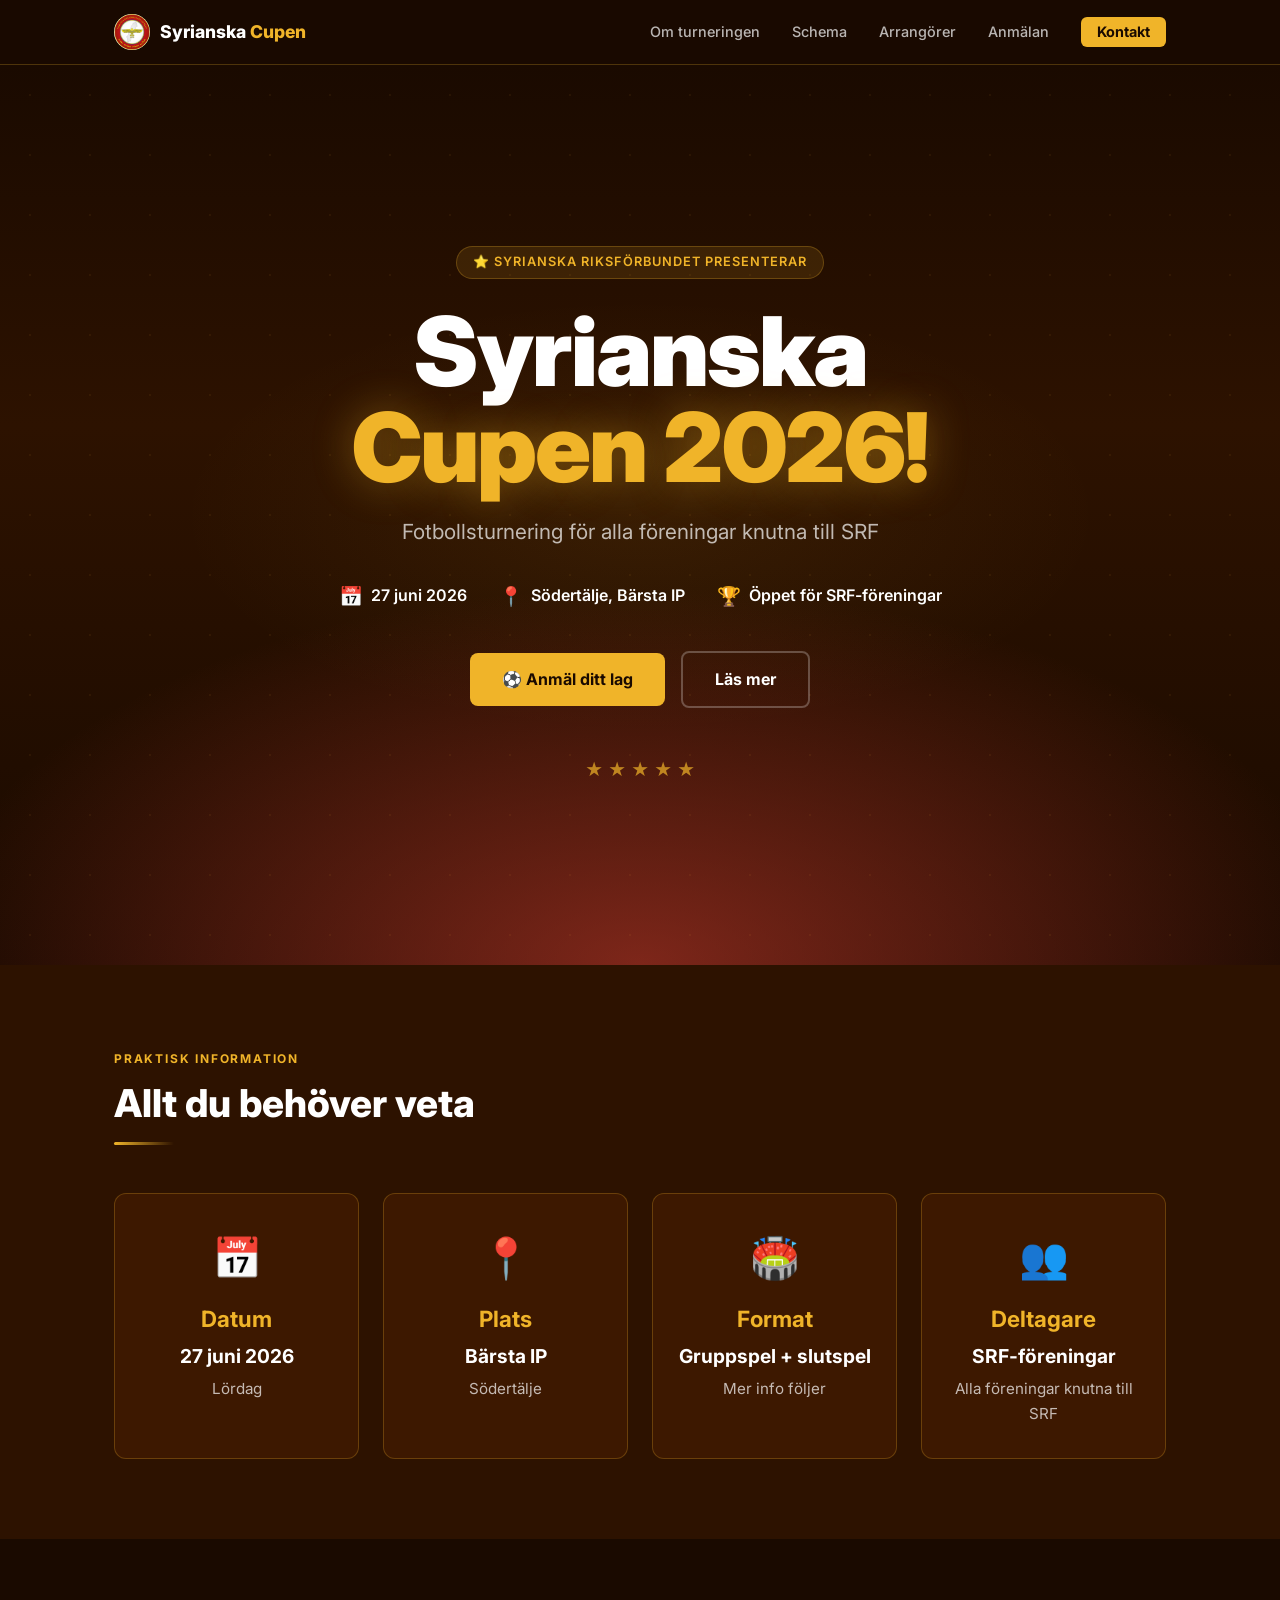
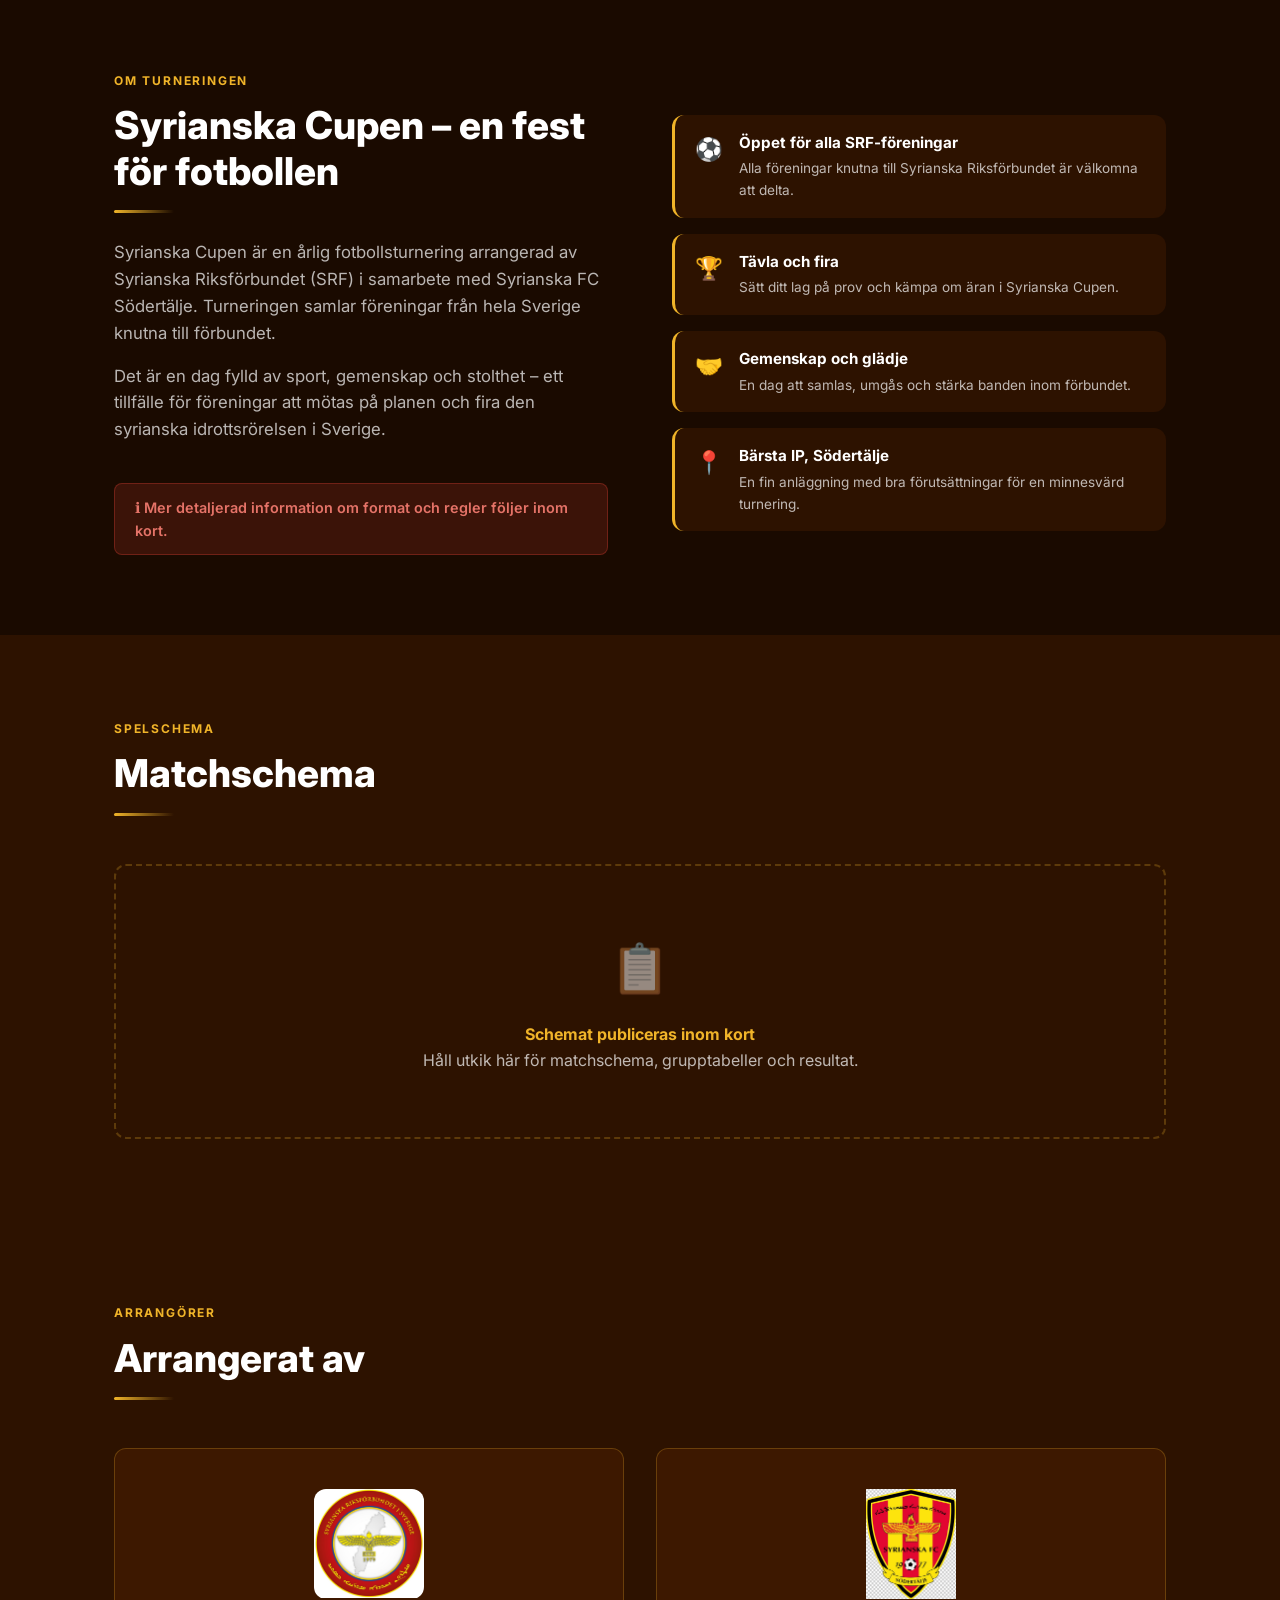
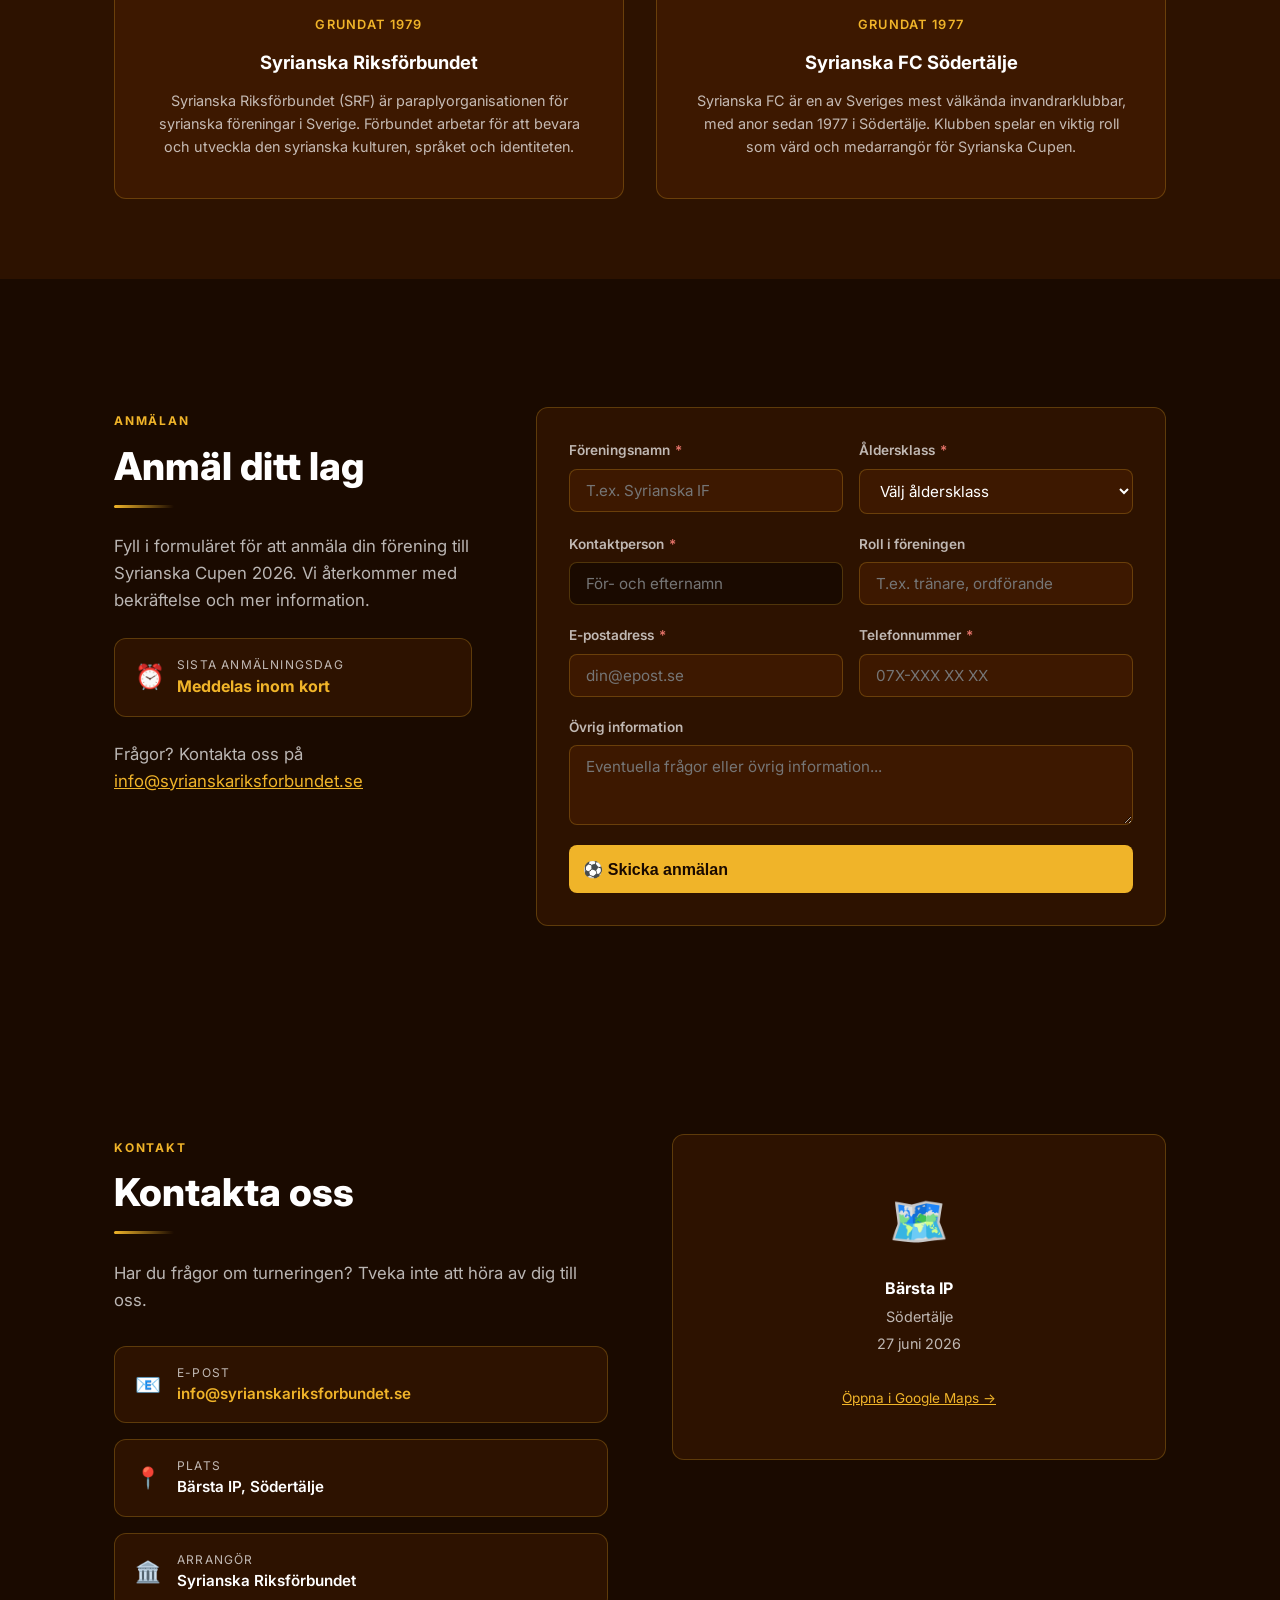
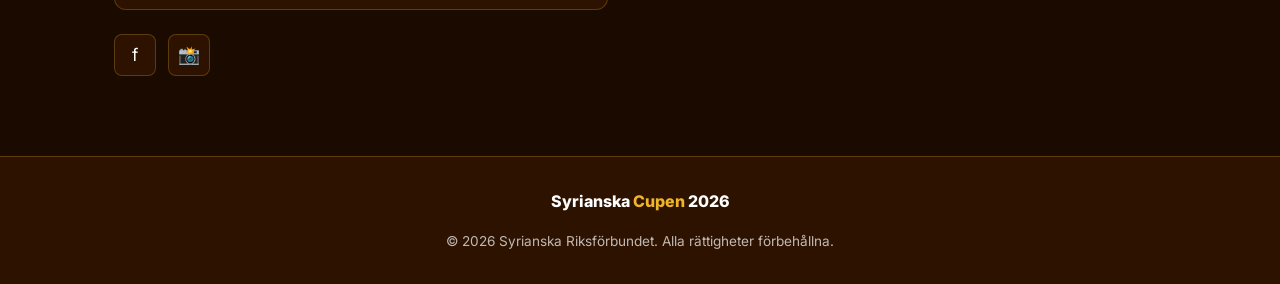
==== commit 28d4c45d: "feat: add Syrianska FC logo to arrangörer section Replace football emoji placeholder with real Syria" ====
--- a/Projects/cupen/index.html
+++ b/Projects/cupen/index.html
@@ -272,7 +272,7 @@
         </div>
 
         <div class="arrangorer-card">
-          <div class="arrangorer-emblem" aria-hidden="true">⚽</div>
+          <img src="sfc-logo.jpeg" alt="Syrianska FC Södertälje logotyp" class="arrangorer-logo" />
           <div class="founded">Grundat 1977</div>
           <h3>Syrianska FC Södertälje</h3>
           <p>
--- a/Projects/cupen/styles.css
+++ b/Projects/cupen/styles.css
@@ -626,11 +626,11 @@
 }
 
 .arrangorer-logo {
-  width: 100px;
-  height: 100px;
-  border-radius: 50%;
-  object-fit: cover;
-  border: 3px solid var(--color-gold);
+  width: 110px;
+  height: 110px;
+  border-radius: 12px;
+  object-fit: contain;
+  background: transparent;
 }
 
 .arrangorer-card h3 { font-size: 1.15rem; }
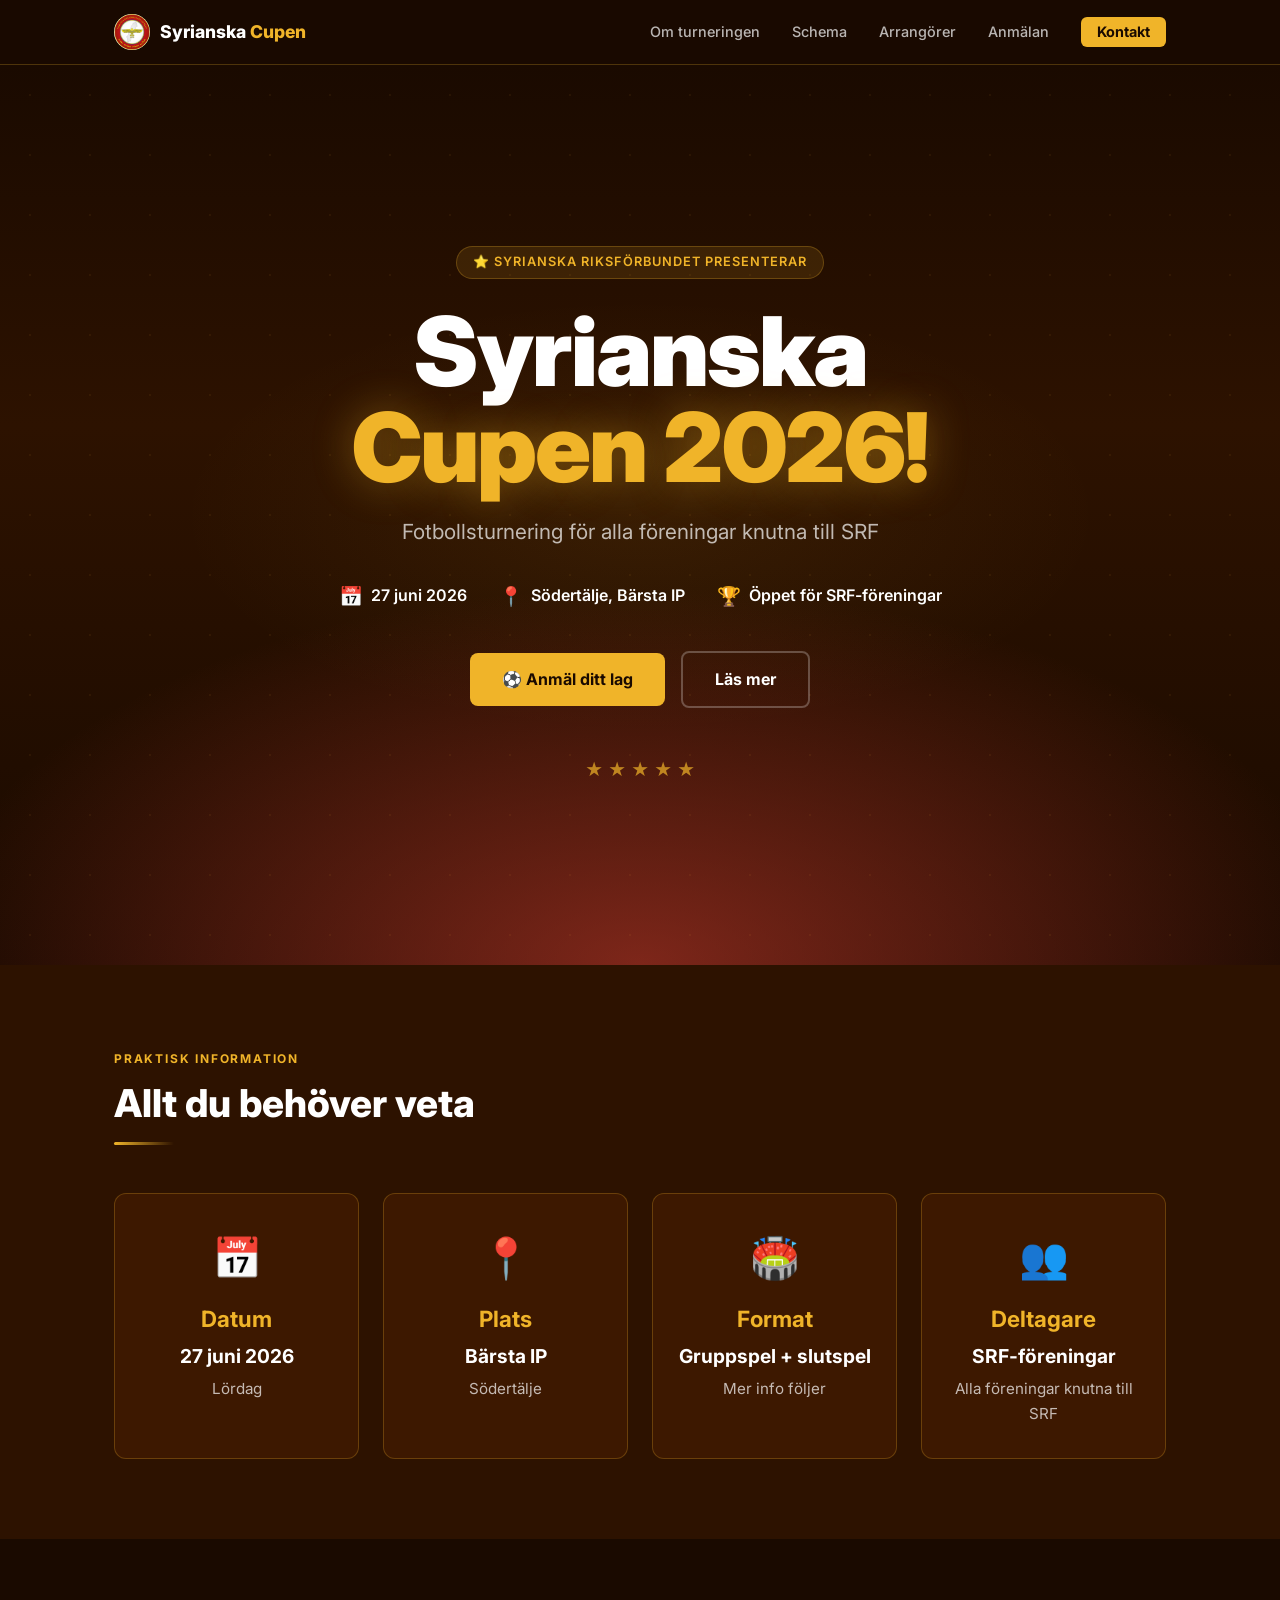
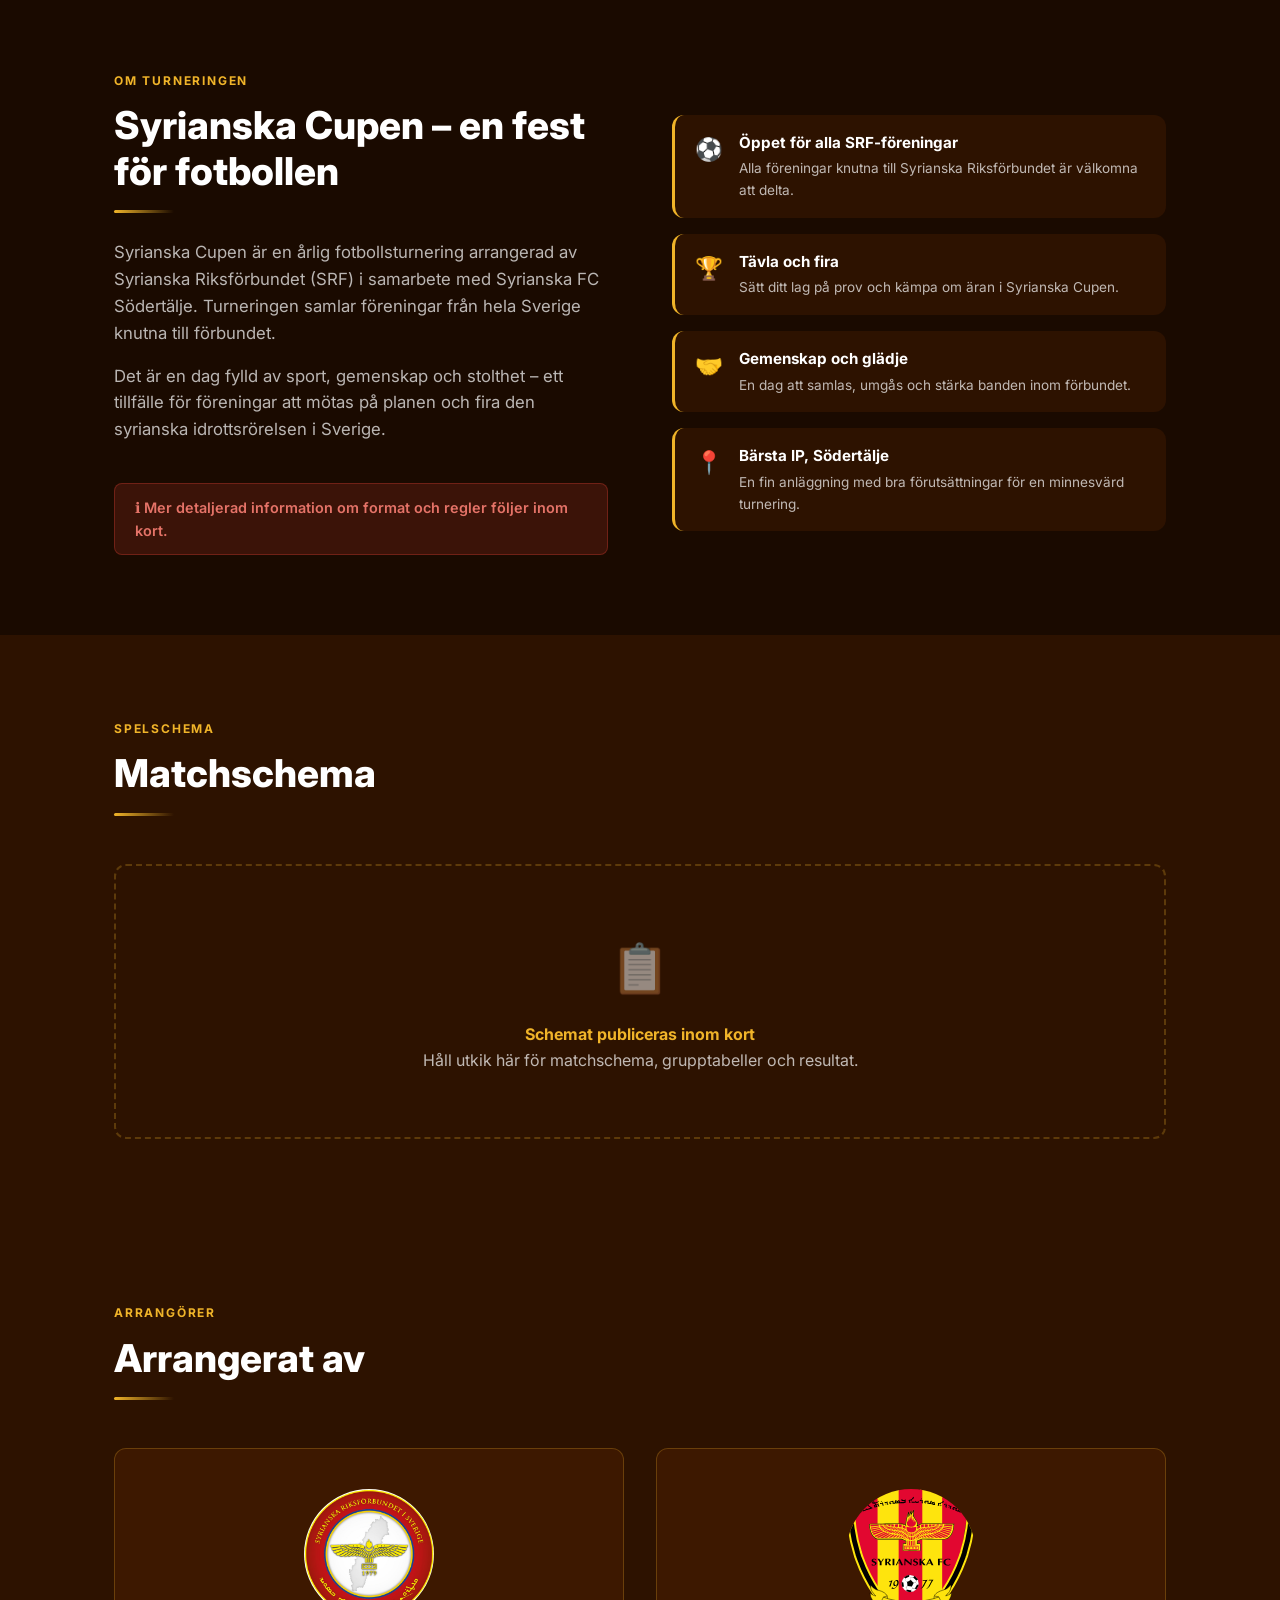
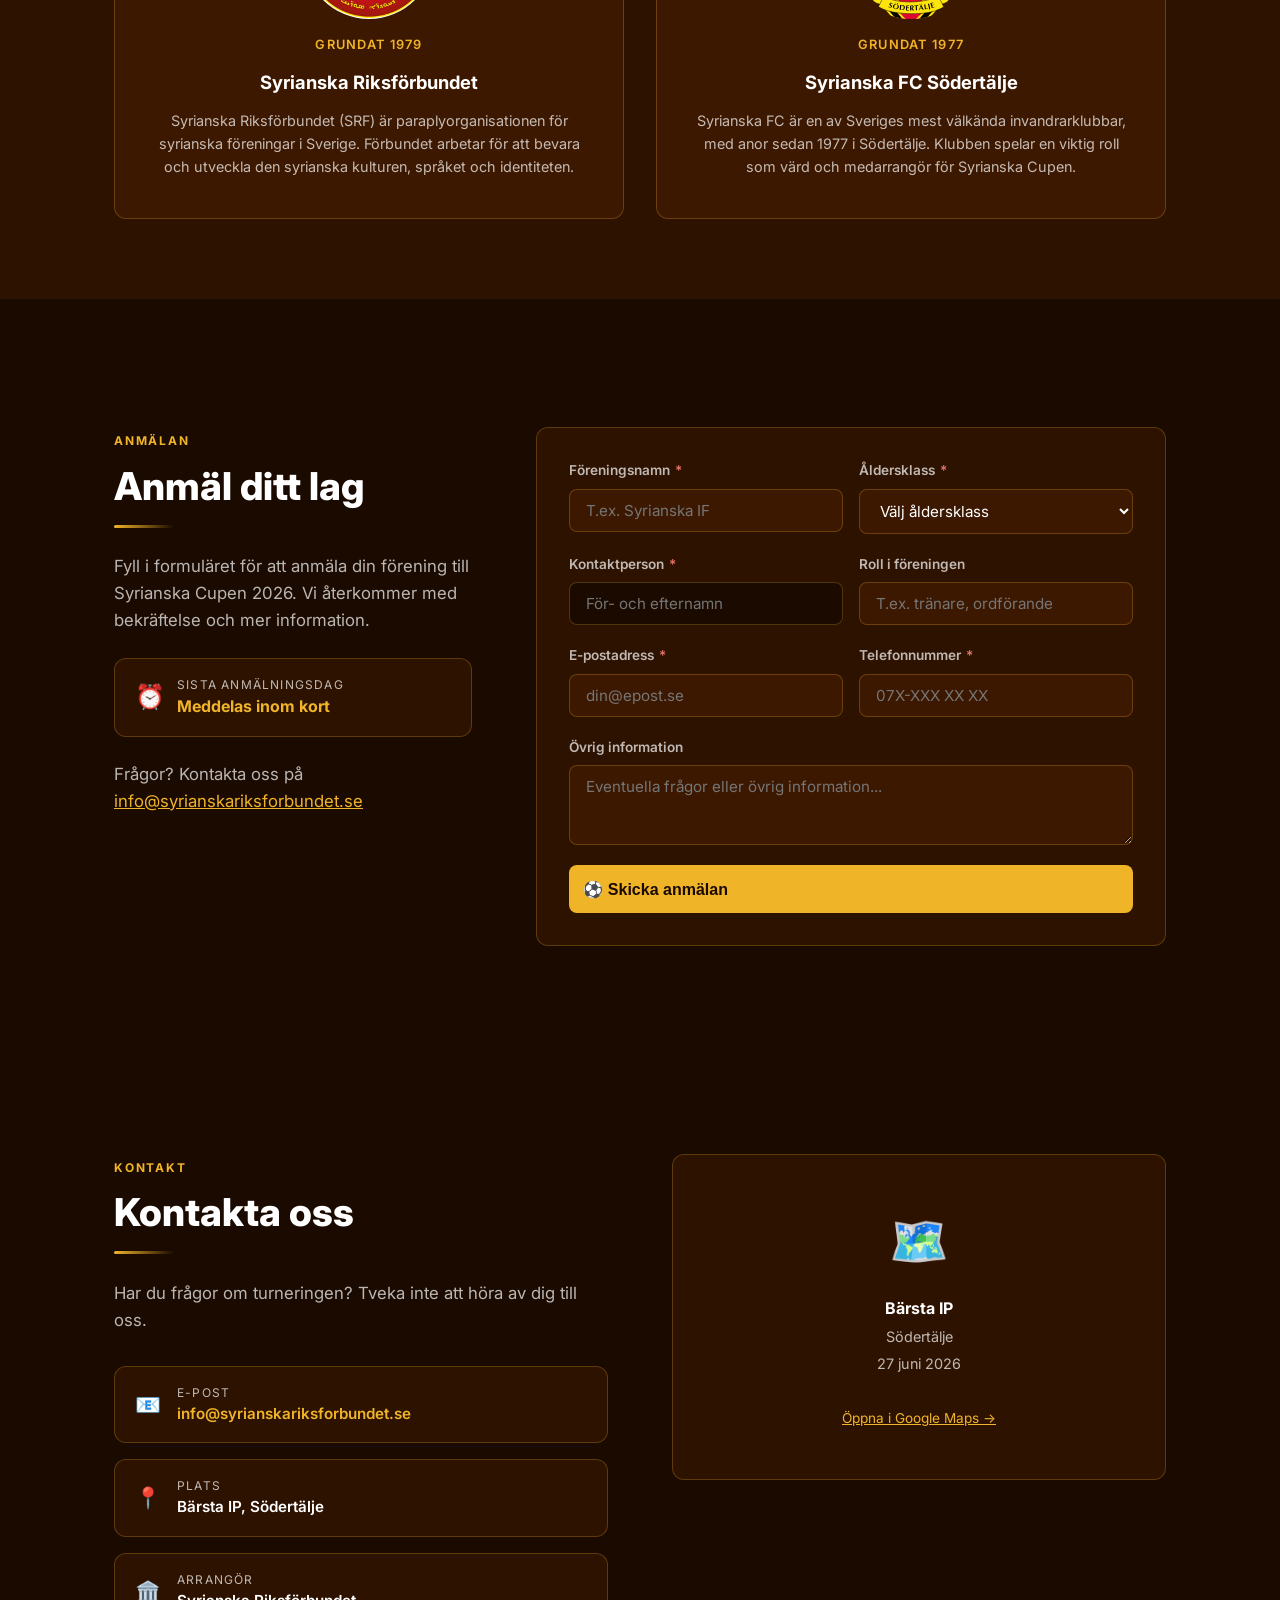
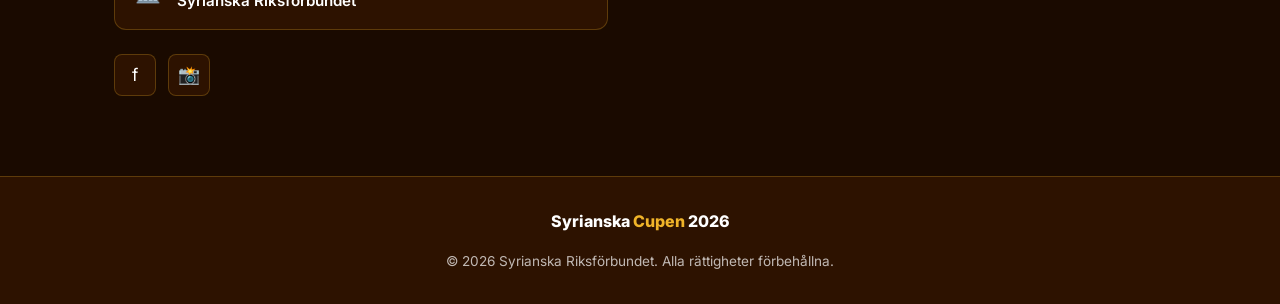
==== commit 16431074: "fix: replace JPEG with clean SVG logo for Syrianska FC (from Wikipedia) Eliminates grey transparency" ====
--- a/Projects/cupen/index.html
+++ b/Projects/cupen/index.html
@@ -272,7 +272,7 @@
         </div>
 
         <div class="arrangorer-card">
-          <img src="sfc-logo.jpeg" alt="Syrianska FC Södertälje logotyp" class="arrangorer-logo" />
+          <img src="sfc-logo.svg" alt="Syrianska FC Södertälje logotyp" class="arrangorer-logo" />
           <div class="founded">Grundat 1977</div>
           <h3>Syrianska FC Södertälje</h3>
           <p>
--- a/Projects/cupen/styles.css
+++ b/Projects/cupen/styles.css
@@ -626,11 +626,11 @@
 }
 
 .arrangorer-logo {
-  width: 110px;
-  height: 110px;
-  border-radius: 12px;
-  object-fit: contain;
-  background: transparent;
+  width: 130px;
+  height: 130px;
+  border-radius: 50%;
+  object-fit: cover;
+  object-position: center;
 }
 
 .arrangorer-card h3 { font-size: 1.15rem; }
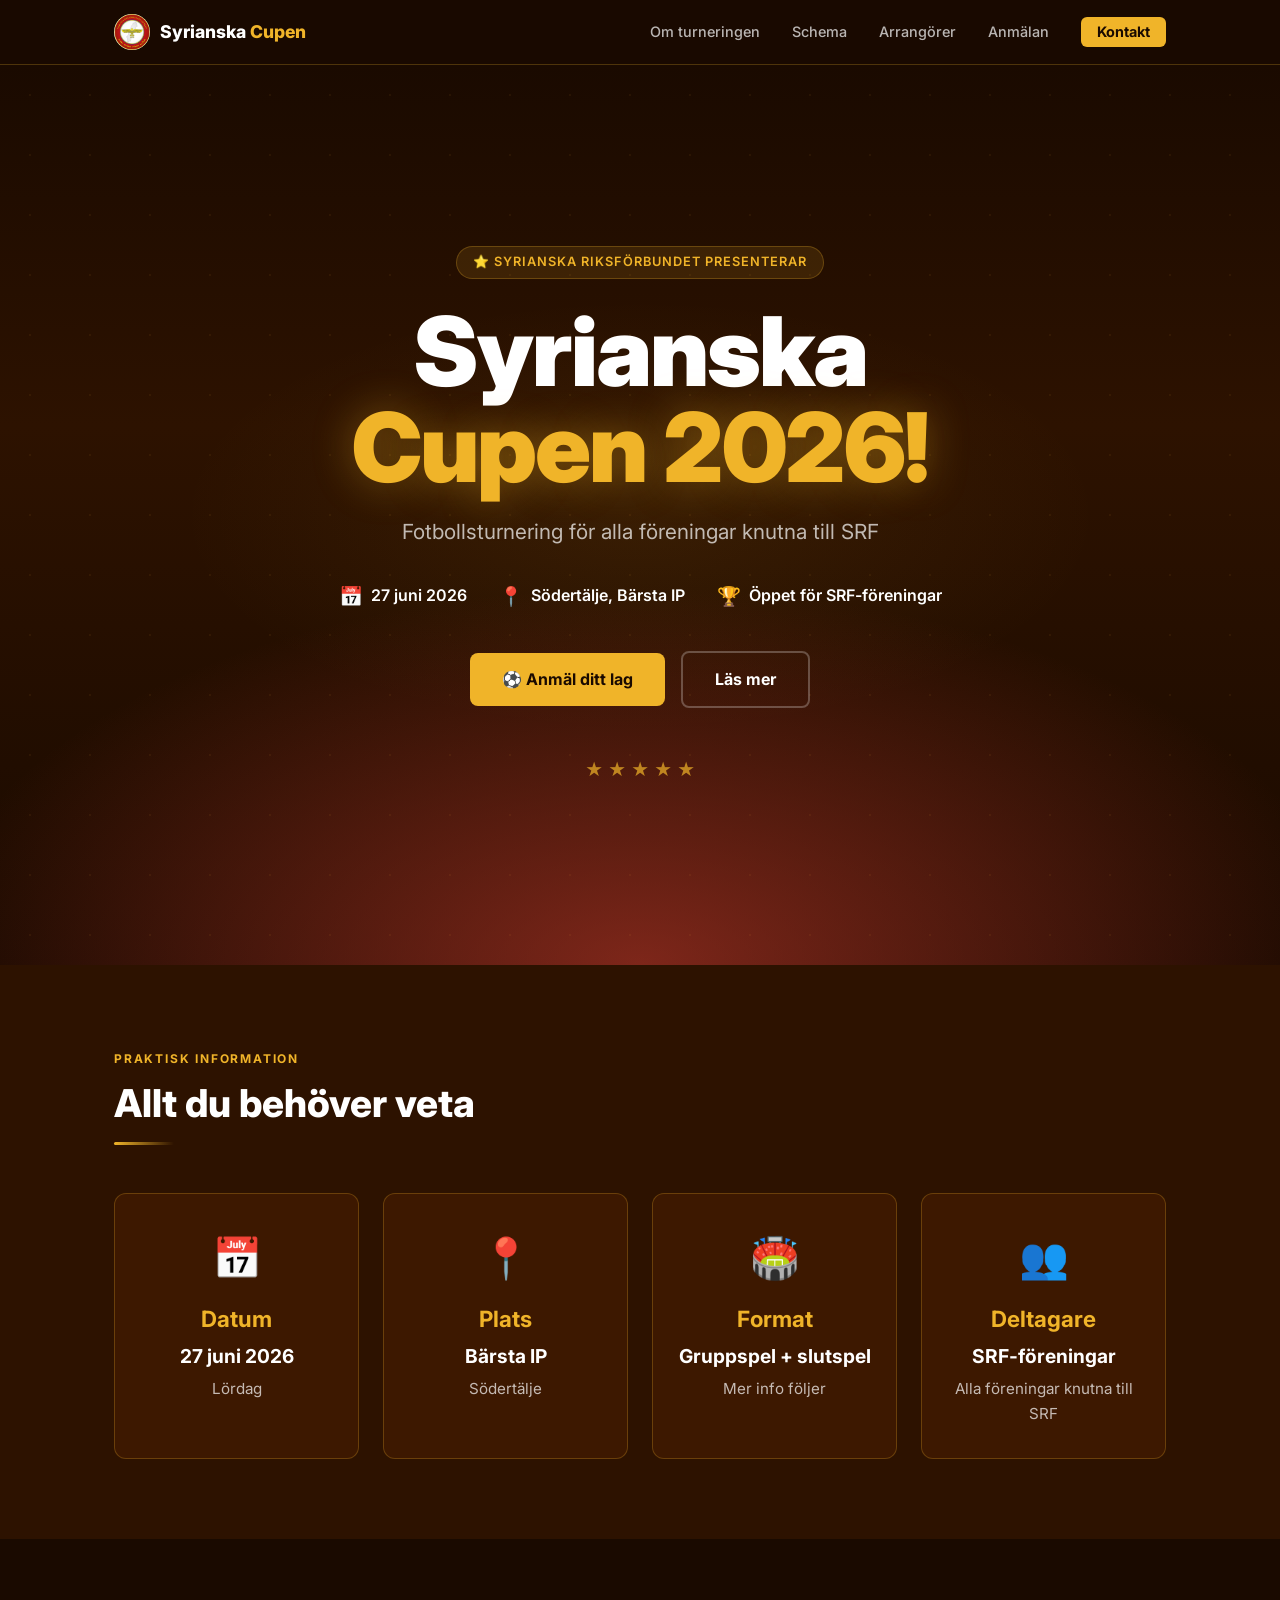
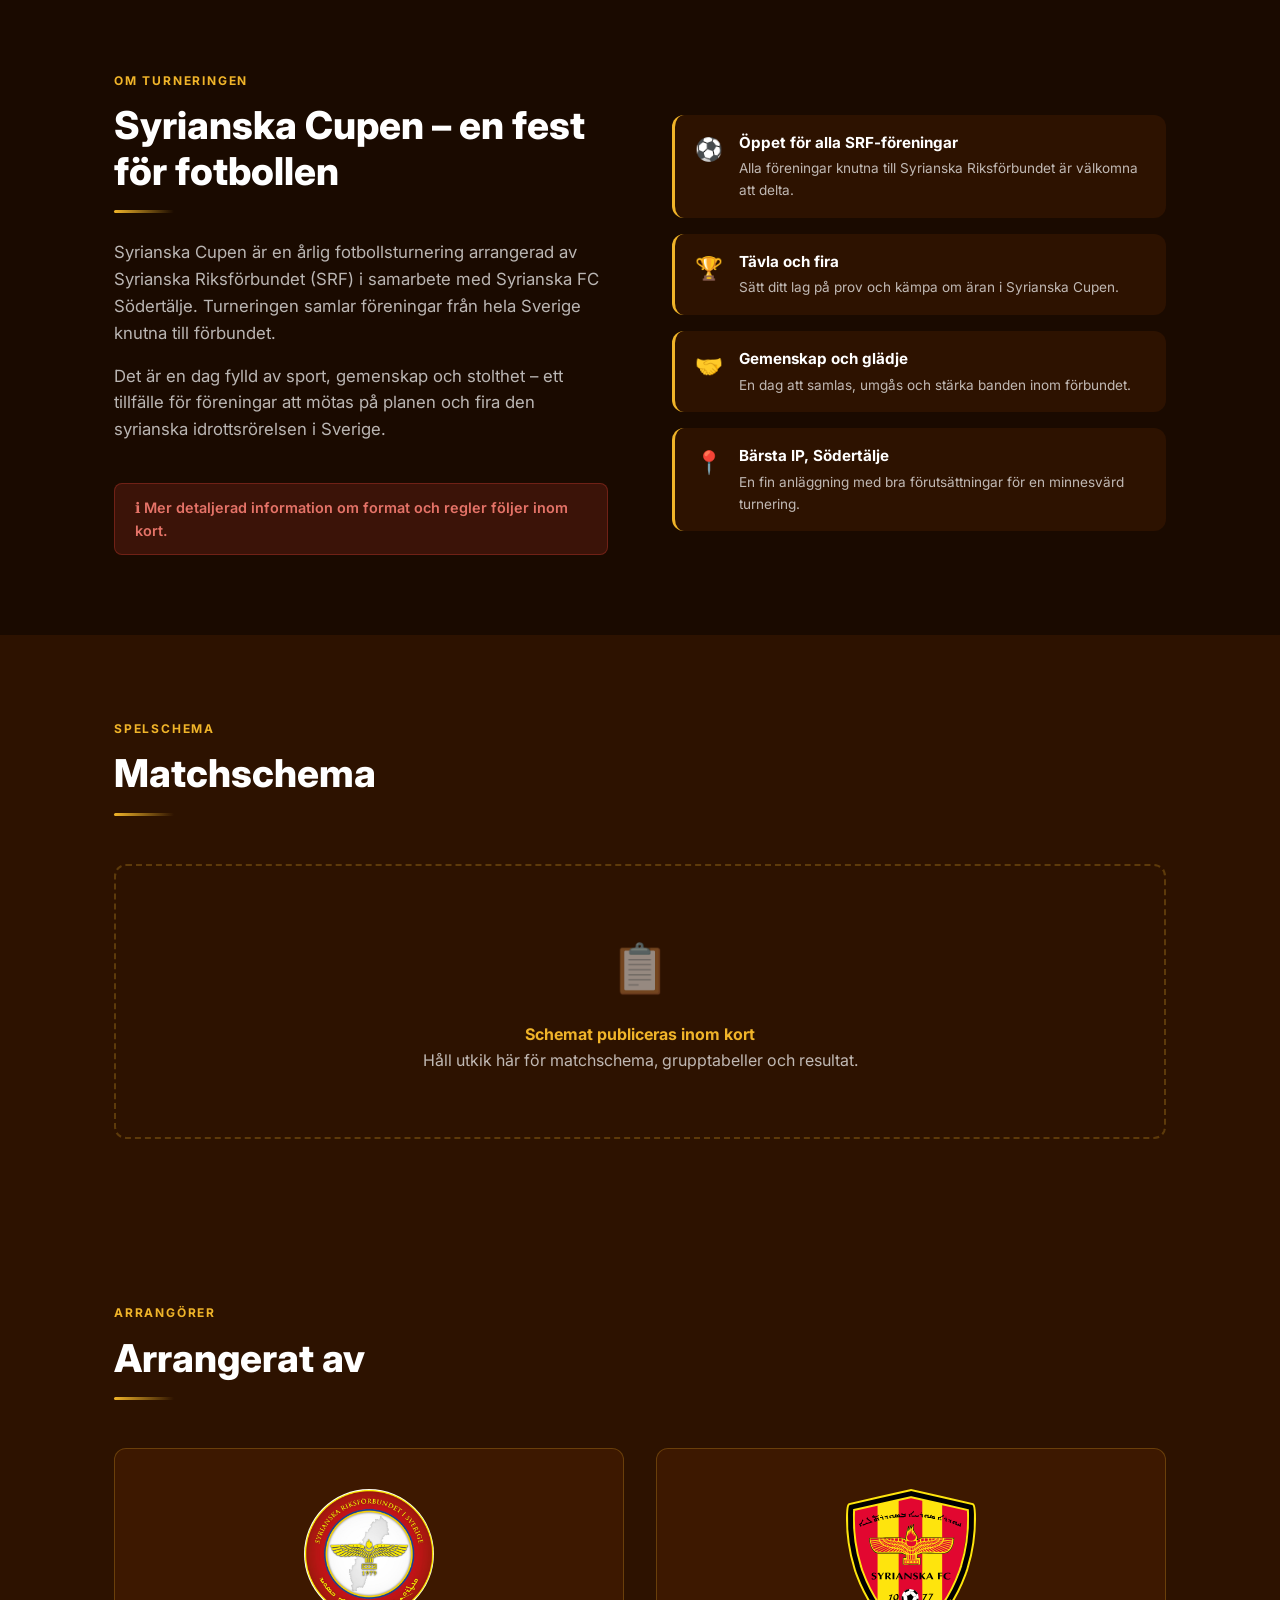
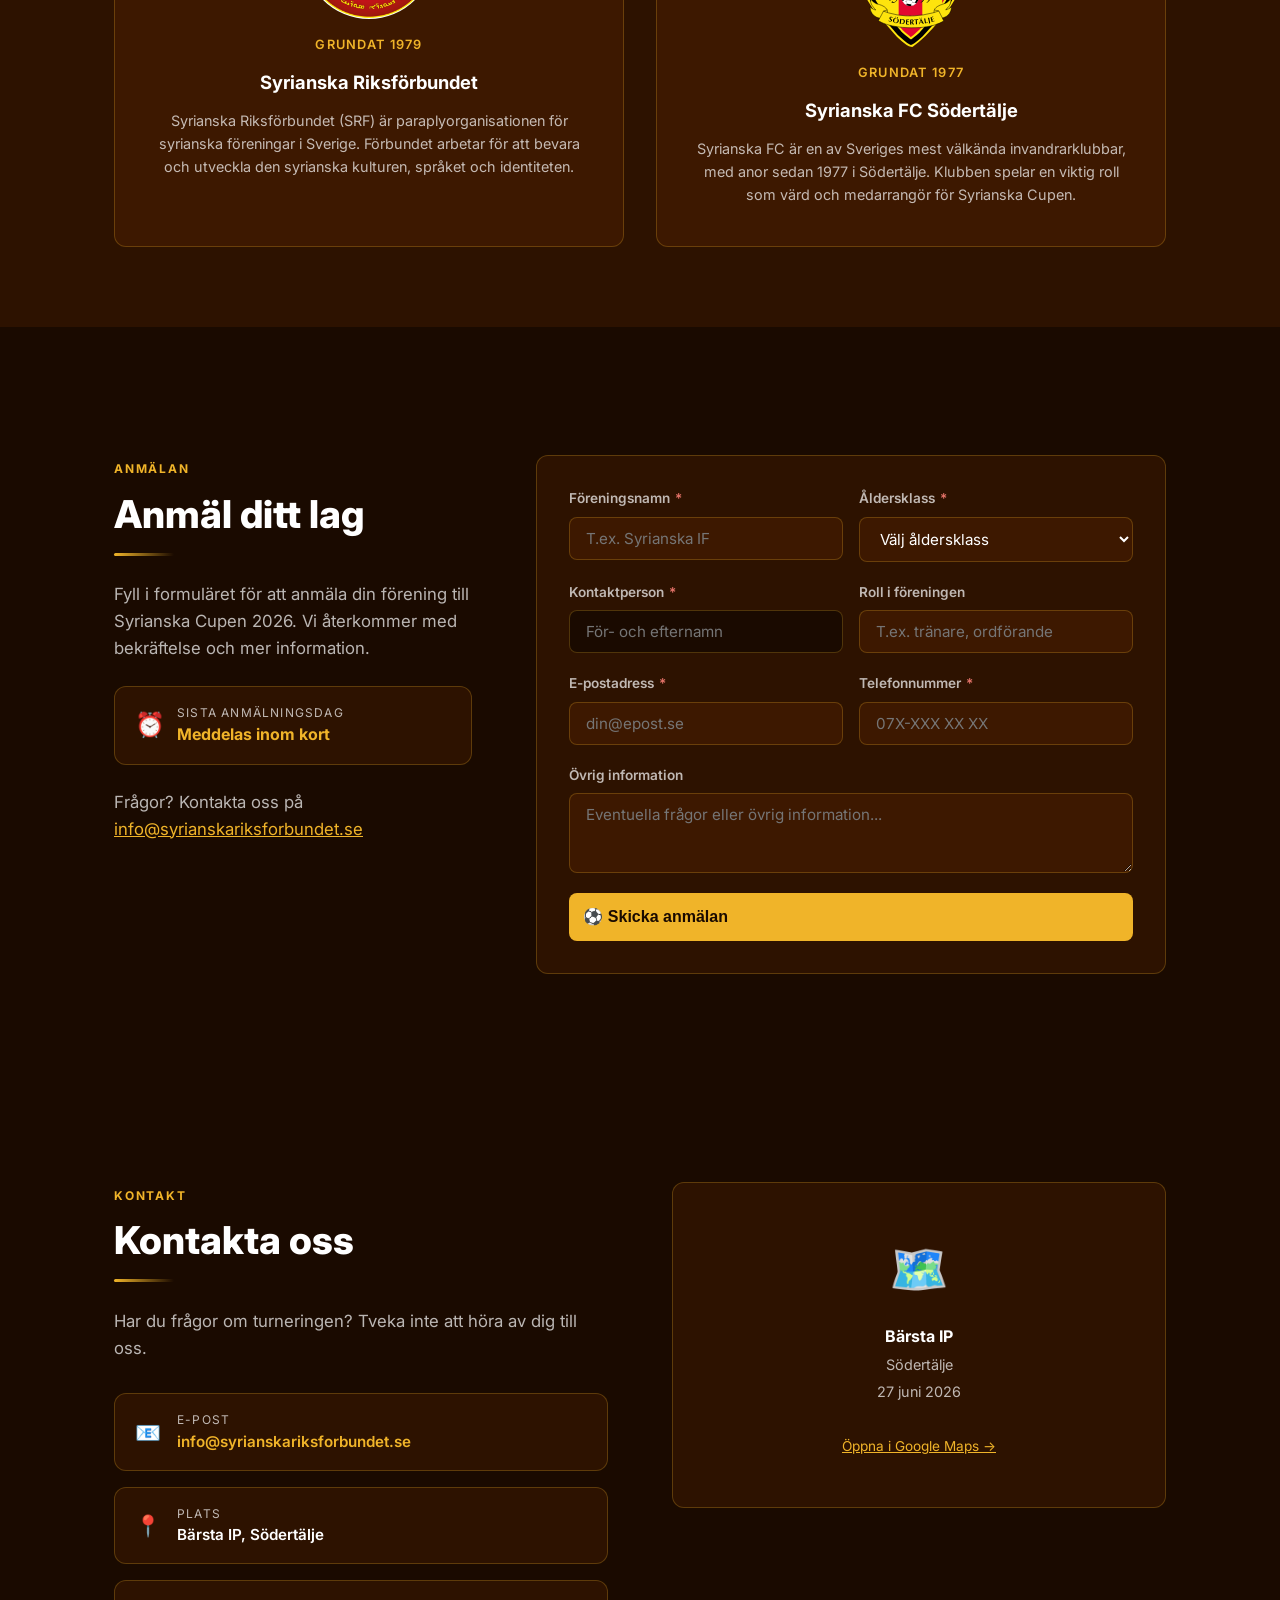
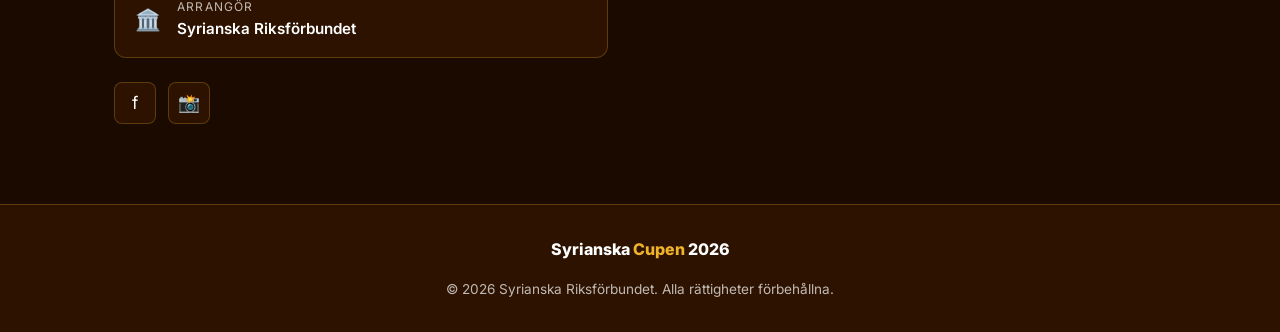
==== commit 5e83c85c: "fix: remove white background from SRF logo using circular crop Co-Authored-By: Claude Sonnet 4.6 <no" ====
--- a/Projects/cupen/index.html
+++ b/Projects/cupen/index.html
@@ -261,7 +261,7 @@
 
       <div class="arrangorer-grid">
         <div class="arrangorer-card">
-          <img src="srf-logo.jpeg" alt="Syrianska Riksförbundet logotyp" class="arrangorer-logo" />
+          <img src="srf-logo.jpeg" alt="Syrianska Riksförbundet logotyp" class="arrangorer-logo arrangorer-logo--circle" />
           <div class="founded">Grundat 1979</div>
           <h3>Syrianska Riksförbundet</h3>
           <p>
--- a/Projects/cupen/styles.css
+++ b/Projects/cupen/styles.css
@@ -627,10 +627,15 @@
 
 .arrangorer-logo {
   width: 130px;
+  height: auto;
+  object-fit: contain;
+}
+
+/* SRF logo is circular — clip to remove white rectangular corners */
+.arrangorer-logo--circle {
   height: 130px;
   border-radius: 50%;
   object-fit: cover;
-  object-position: center;
 }
 
 .arrangorer-card h3 { font-size: 1.15rem; }
